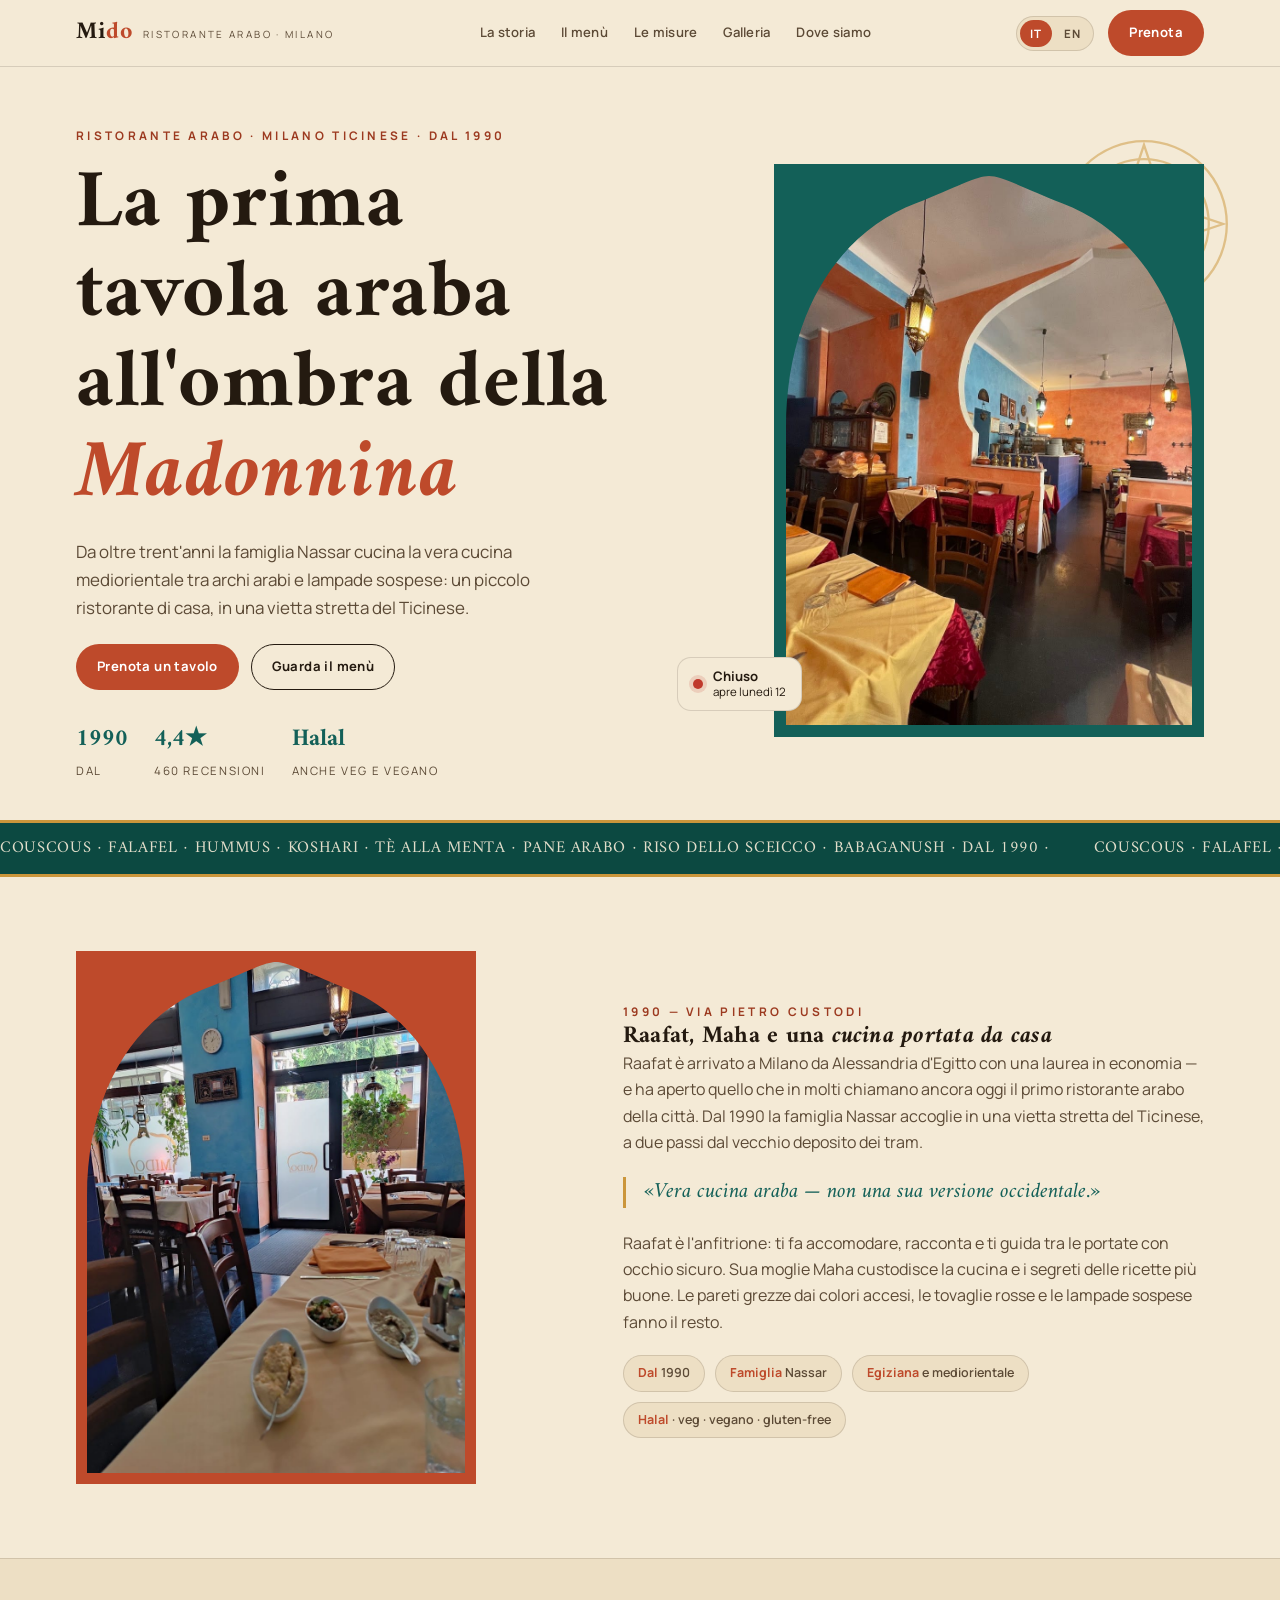
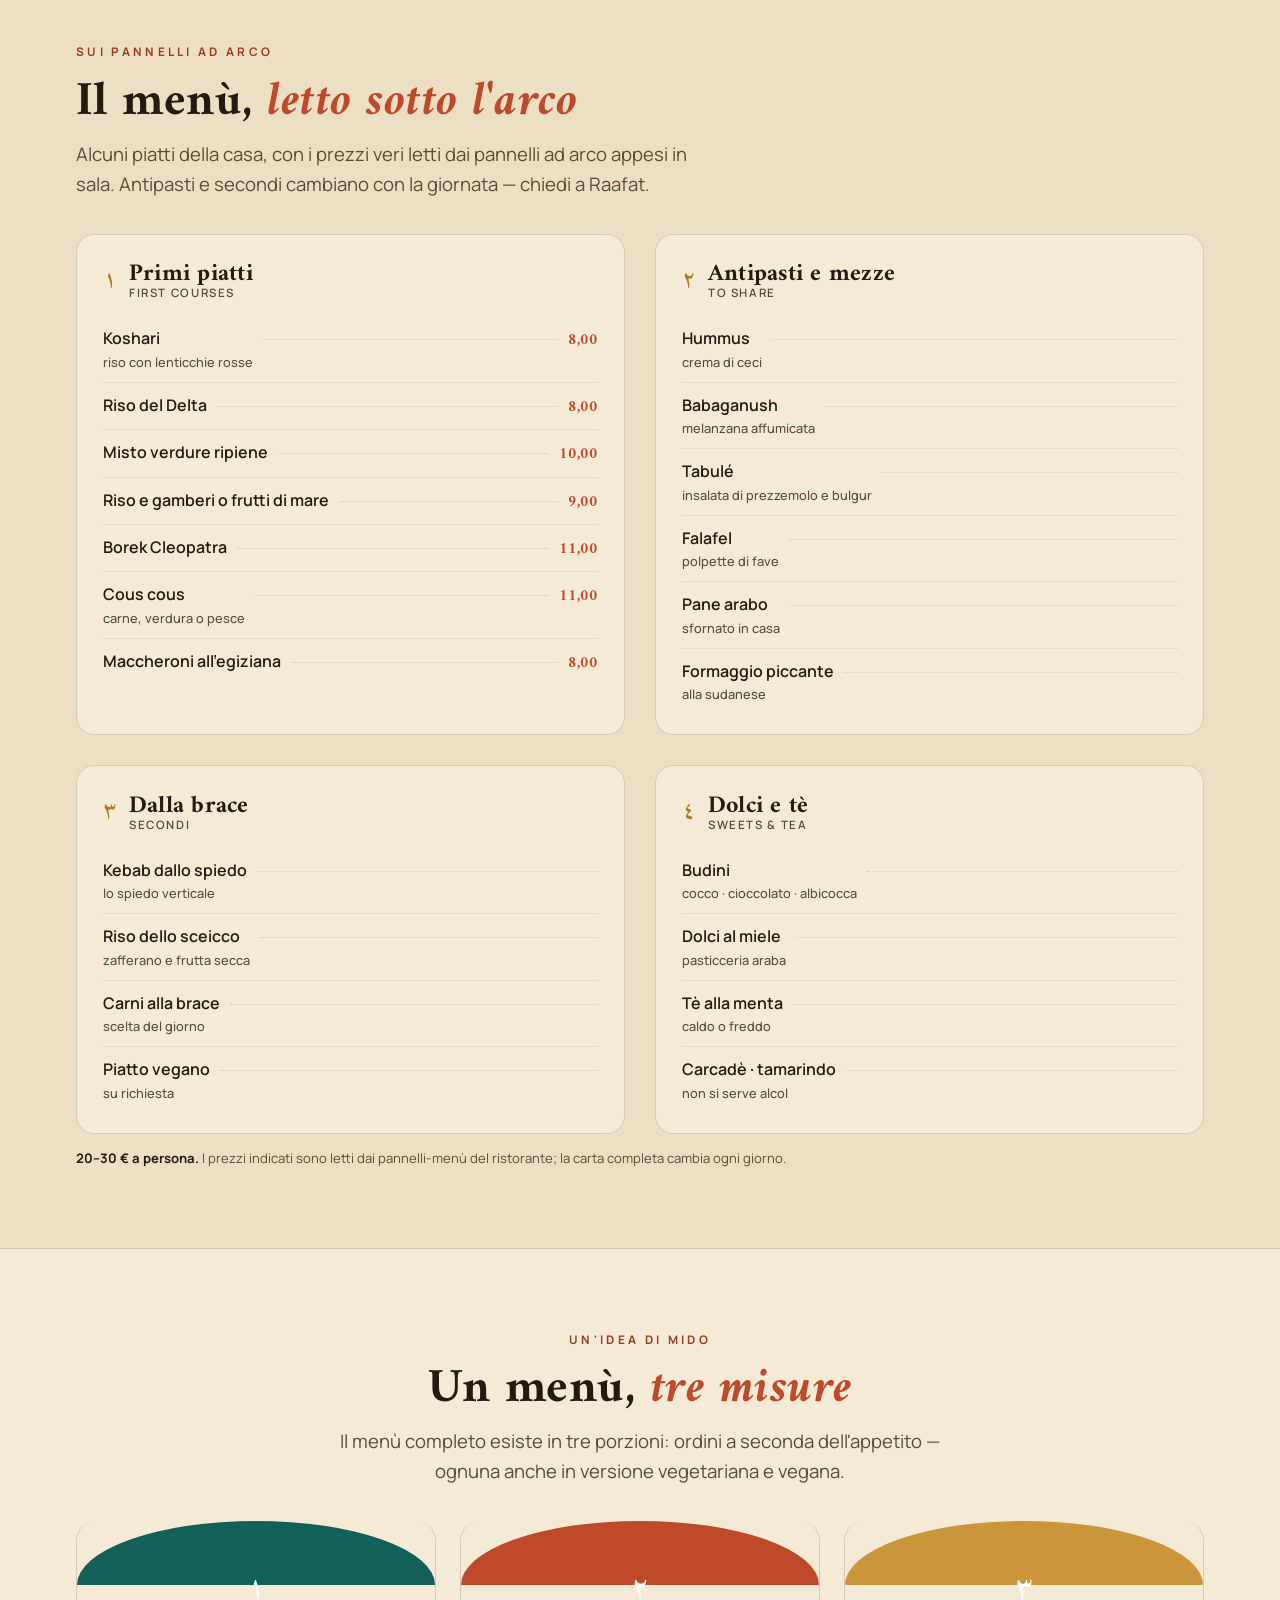
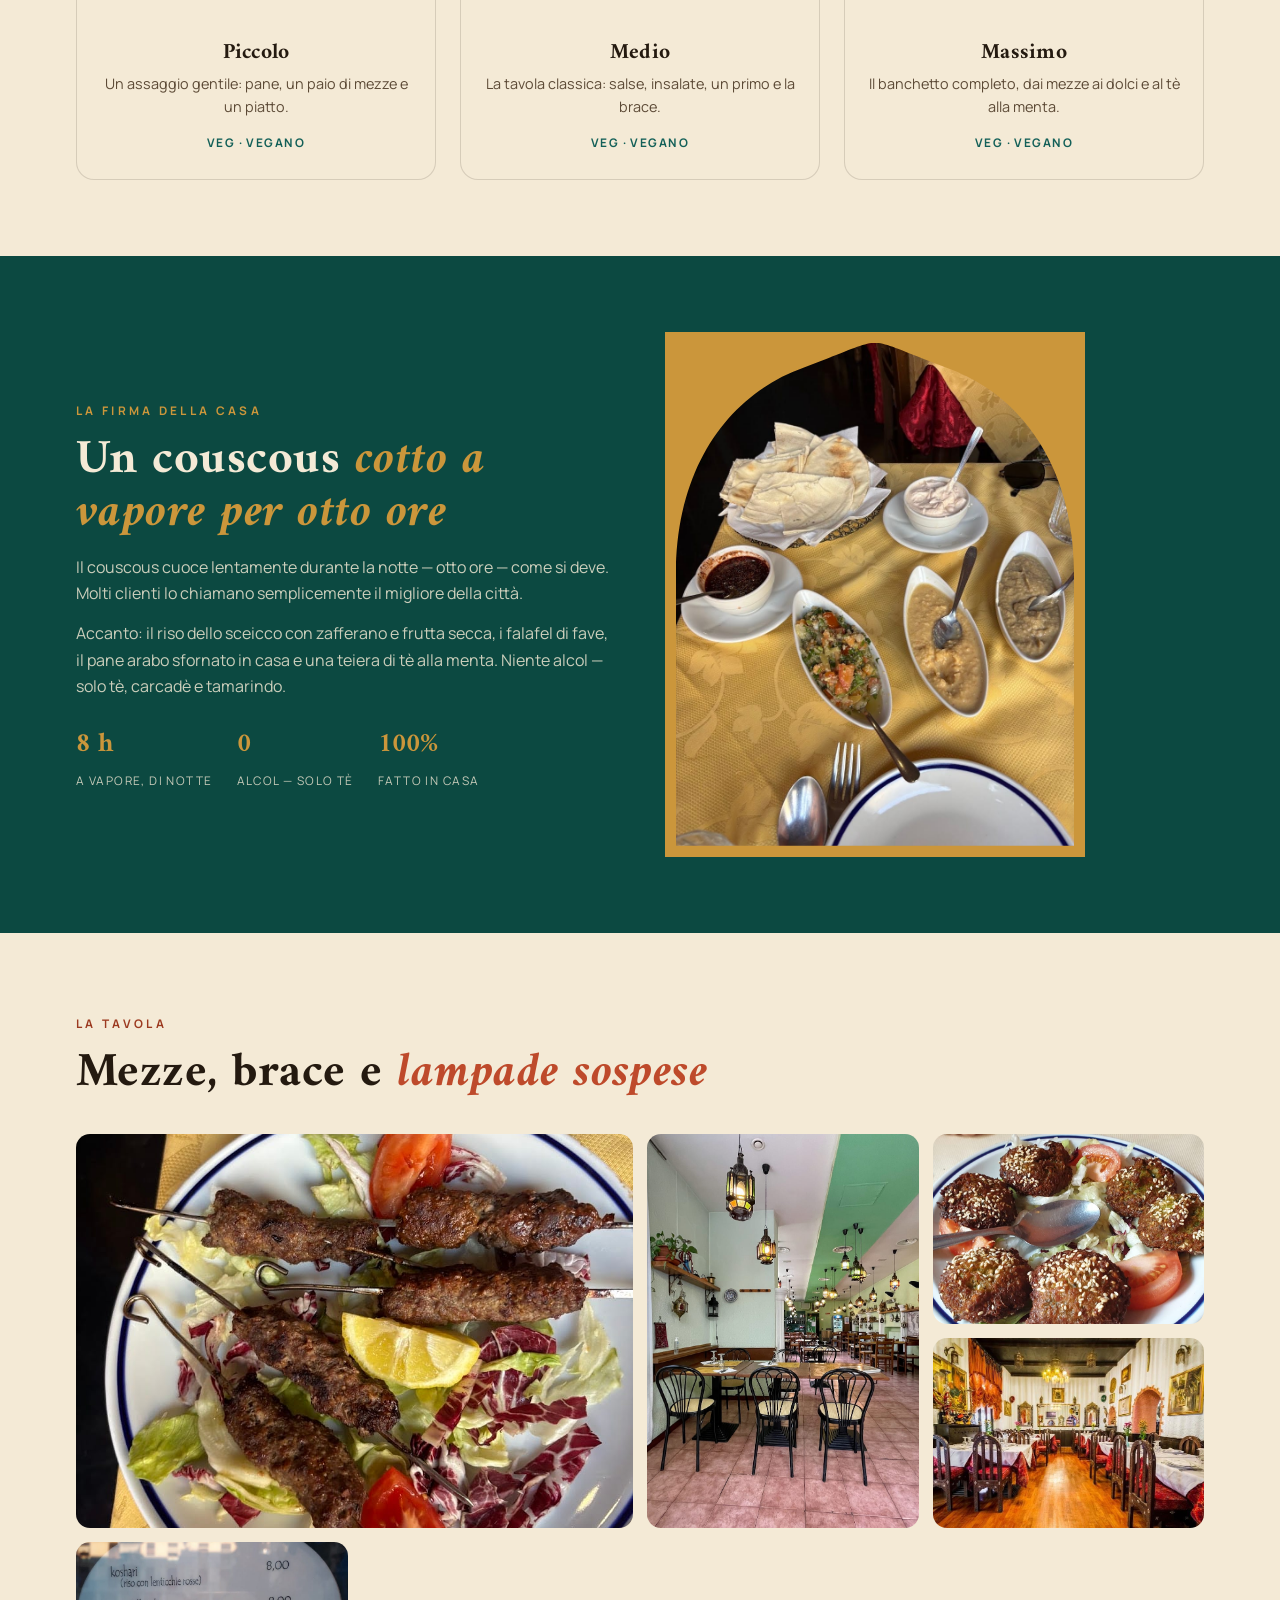
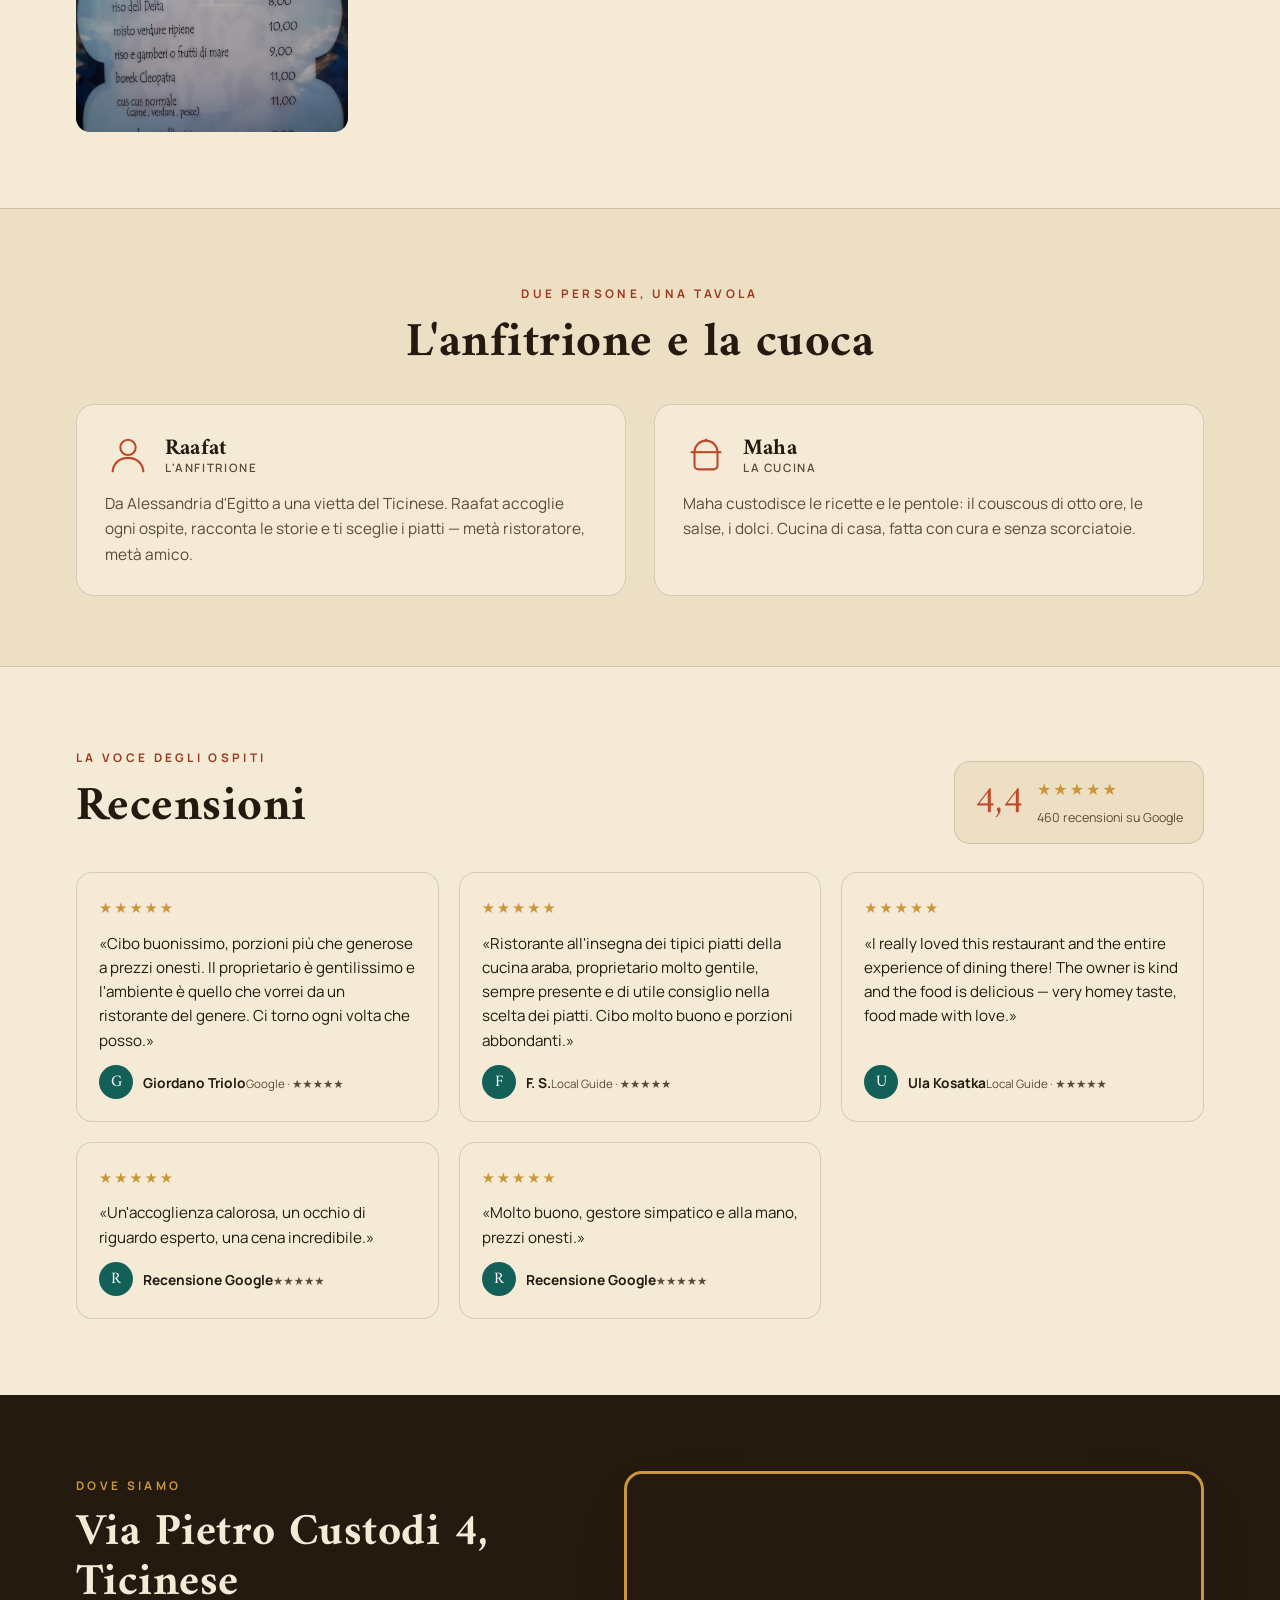
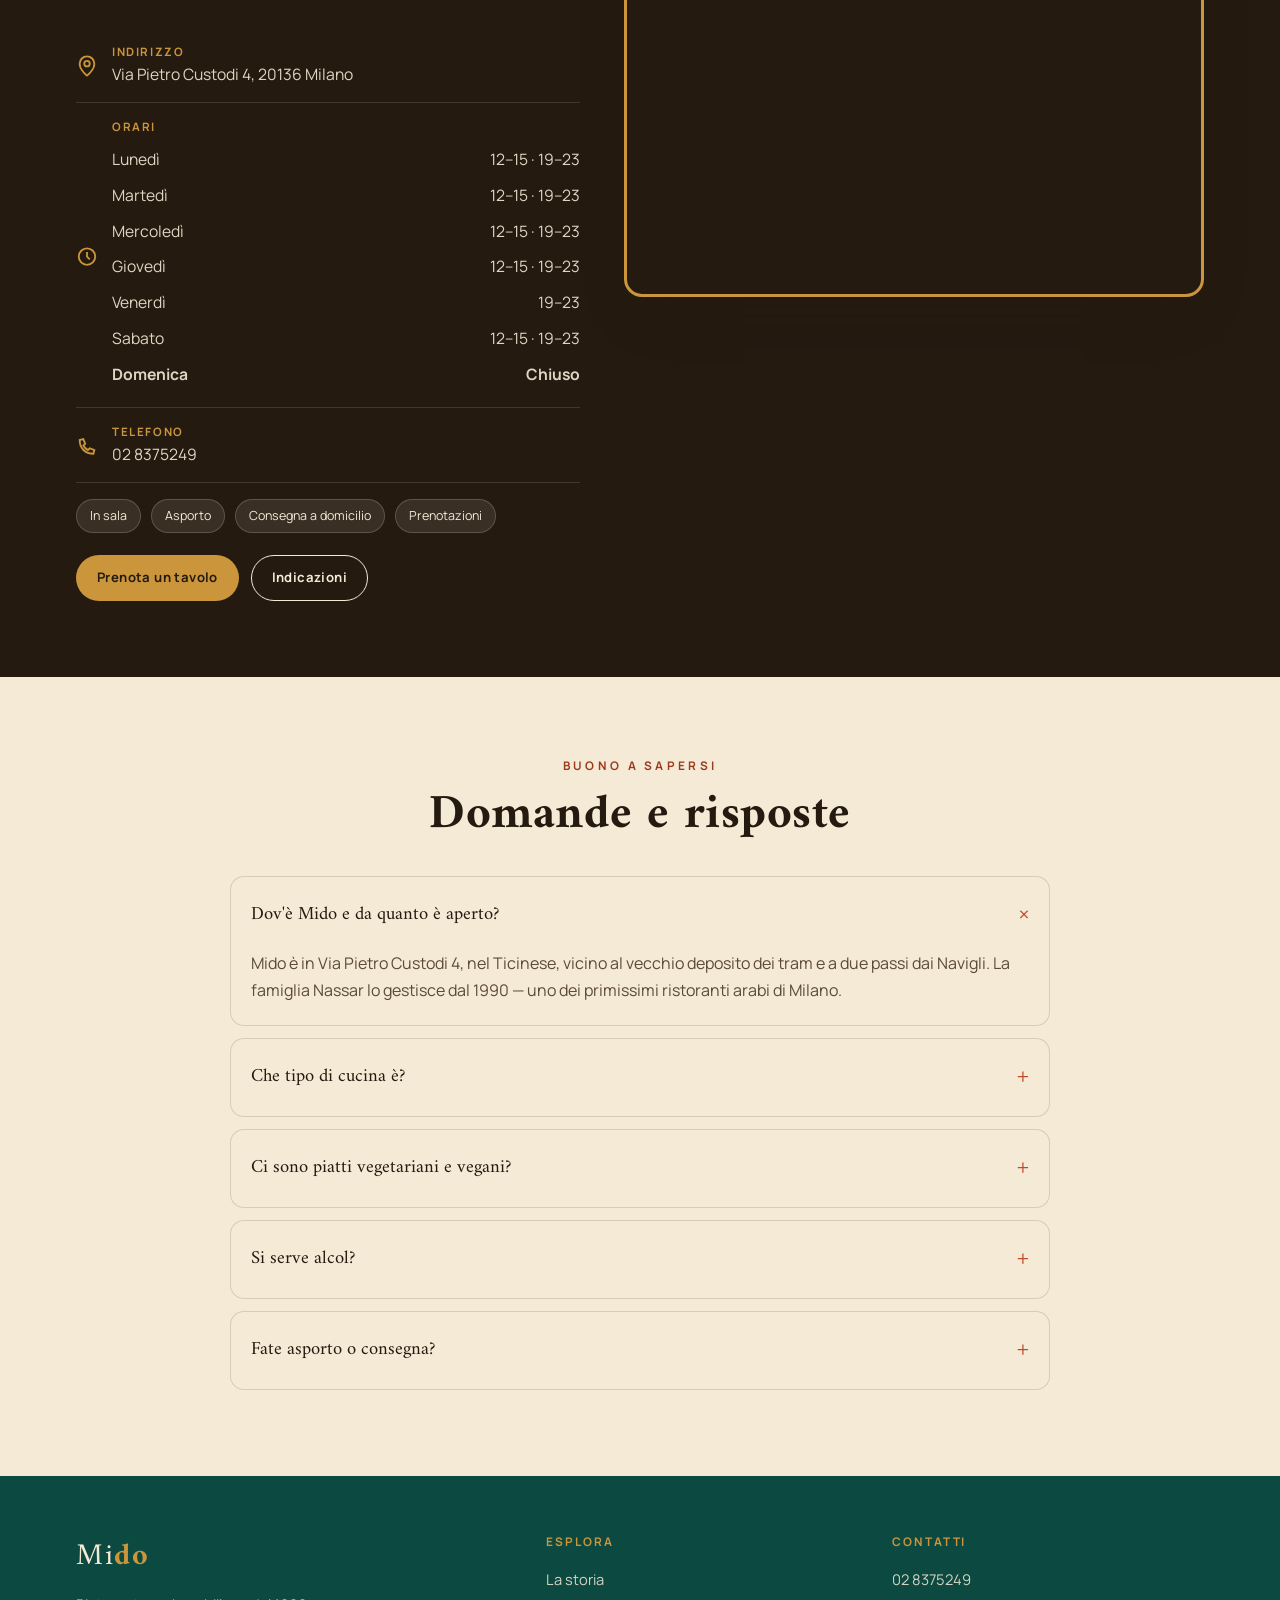
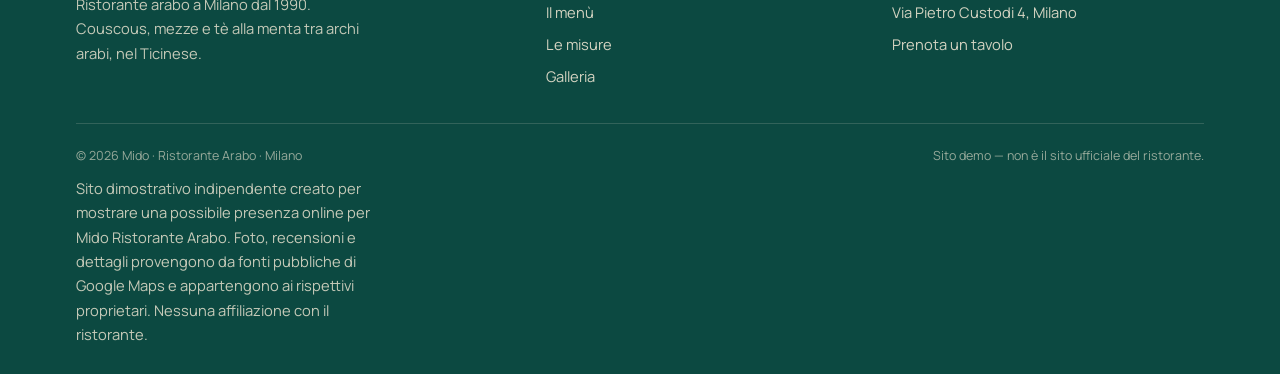
==== index.html @ 1449c2a1 "Mido Ristorante Arabo — sito demo (Milano Ticinese, dal 1990)" ====
<!DOCTYPE html>
<html lang="it">
<head>
<meta charset="UTF-8">
<meta name="viewport" content="width=device-width, initial-scale=1.0">
<title>Mido Ristorante Arabo · Milano Ticinese dal 1990</title>
<meta name="description" content="Mido, ristorante arabo a Milano dal 1990. La famiglia Nassar cucina couscous, falafel, mezze e tè alla menta tra archi arabi e lampade sospese, in zona Ticinese. Halal, opzioni veg e vegane.">
<link rel="preconnect" href="https://fonts.googleapis.com">
<link rel="preconnect" href="https://fonts.gstatic.com" crossorigin>
<link href="https://fonts.googleapis.com/css2?family=Amiri:ital,wght@0,400;0,700;1,400;1,700&family=Manrope:wght@300;400;500;600;700;800&display=swap" rel="stylesheet">
<link rel="stylesheet" href="css/styles.css">
<link rel="icon" href="data:image/svg+xml,<svg xmlns='http://www.w3.org/2000/svg' viewBox='0 0 100 100'><rect width='100' height='100' fill='%23136058'/><text x='50' y='72' font-size='64' text-anchor='middle' fill='%23CB963B' font-family='Georgia,serif'>M</text></svg>">
</head>
<body>

<!-- ===== arch clip-path (gesto-firma) ===== -->
<svg class="svgdefs" aria-hidden="true">
  <defs>
    <clipPath id="midoArch" clipPathUnits="objectBoundingBox">
      <path d="M0,1 L0,0.46 C0,0.24 0.14,0.1 0.32,0.05 C0.42,0.02 0.47,0 0.5,0 C0.53,0 0.58,0.02 0.68,0.05 C0.86,0.1 1,0.24 1,0.46 L1,1 Z"/>
    </clipPath>
  </defs>
</svg>

<!-- ===== intro ===== -->
<div id="intro">
  <div class="in">
    <svg class="lantern" viewBox="0 0 60 80" fill="none" stroke="currentColor" stroke-width="2.4">
      <path d="M30 4v6" stroke="#CB963B"/>
      <path d="M18 12h24l-3 8H21z" stroke="#CB963B"/>
      <path d="M16 20c0 22 4 34 14 44 10-10 14-22 14-44" stroke="#CB963B"/>
      <path d="M22 26c0 16 3 26 8 34 5-8 8-18 8-34" stroke="#F4EAD6" opacity=".7"/>
      <path d="M30 64v10" stroke="#CB963B"/>
    </svg>
    <div class="w">Mido</div>
    <div class="s">Ristorante Arabo · dal 1990</div>
  </div>
</div>

<!-- ===== topbar ===== -->
<header class="bar">
  <div class="wrap row">
    <a class="brand" href="#top">
      <span class="mk">Mi<b>do</b></span>
      <span class="tag" data-i18n="brand.tag">Ristorante Arabo · Milano</span>
    </a>
    <nav class="links">
      <a href="#story" data-i18n="nav.story">La storia</a>
      <a href="#menu" data-i18n="nav.menu">Il menù</a>
      <a href="#misure" data-i18n="nav.misure">Le misure</a>
      <a href="#gallery" data-i18n="nav.gallery">Galleria</a>
      <a href="#visit" data-i18n="nav.visit">Dove siamo</a>
    </nav>
    <div class="bar-tools">
      <div class="lang">
        <button data-l="it" class="on">IT</button>
        <button data-l="en">EN</button>
      </div>
      <a href="tel:+39028375249" class="btn solid" data-i18n="bar.book">Prenota</a>
      <button class="burger" aria-label="Menu"><span></span></button>
    </div>
  </div>
</header>

<main id="top">

<!-- ===== hero ===== -->
<section class="hero">
  <div class="wrap grid">
    <div class="hero-copy">
      <span class="eyebrow kick" data-i18n="hero.kick">Ristorante arabo · Milano Ticinese · dal 1990</span>
      <h1 data-i18n="hero.h1">La prima tavola araba<br>all'ombra della <em>Madonnina</em></h1>
      <p class="sub" data-i18n="hero.sub">Da oltre trent'anni la famiglia Nassar cucina la vera cucina mediorientale tra archi arabi e lampade sospese: un piccolo ristorante di casa, in una vietta stretta del Ticinese.</p>
      <div class="cta">
        <a href="tel:+39028375249" class="btn solid" data-i18n="hero.book">Prenota un tavolo</a>
        <a href="#menu" class="btn ghost" data-i18n="hero.menu">Guarda il menù</a>
      </div>
      <div class="facts">
        <div class="f"><b data-i18n="hero.f1n">1990</b><span data-i18n="hero.f1l">dal</span></div>
        <div class="f"><b data-i18n="hero.f2n">4,4★</b><span data-i18n="hero.f2l">460 recensioni</span></div>
        <div class="f"><b data-i18n="hero.f3n">Halal</b><span data-i18n="hero.f3l">anche veg e vegano</span></div>
      </div>
    </div>
    <div class="hero-art">
      <svg class="halo" viewBox="0 0 100 100" fill="none" stroke="currentColor" stroke-width="1.3" aria-hidden="true">
        <circle cx="50" cy="50" r="46"/><circle cx="50" cy="50" r="36"/>
        <g>
          <path d="M50 6 L58 30 L50 50 L42 30 Z"/><path d="M94 50 L70 58 L50 50 L70 42 Z"/>
          <path d="M50 94 L42 70 L50 50 L58 70 Z"/><path d="M6 50 L30 42 L50 50 L30 58 Z"/>
          <path d="M79 21 L62 40 L50 50 L59 33 Z"/><path d="M21 79 L38 60 L50 50 L41 67 Z"/>
          <path d="M79 79 L60 62 L50 50 L67 59 Z"/><path d="M21 21 L40 38 L50 50 L33 41 Z"/>
        </g>
      </svg>
      <div class="archframe">
        <div class="imgwrap arch">
          <img src="img/sala-arco.jpg" alt="La sala di Mido con la nicchia ad arco e le pareti color terracotta" width="430" height="573">
        </div>
      </div>
      <div class="badge-open" id="openBadge">
        <span class="dot"></span>
        <span class="t"><b>Aperto</b></span>
      </div>
    </div>
  </div>
</section>

<!-- ===== ribbon ===== -->
<div class="ribbon" aria-hidden="true">
  <div class="track">
    <span data-i18n="ribbon">COUSCOUS · FALAFEL · HUMMUS · KOSHARI · TÈ ALLA MENTA · PANE ARABO · RISO DELLO SCEICCO · BABAGANUSH · DAL 1990 ·</span>
    <span data-i18n="ribbon">COUSCOUS · FALAFEL · HUMMUS · KOSHARI · TÈ ALLA MENTA · PANE ARABO · RISO DELLO SCEICCO · BABAGANUSH · DAL 1990 ·</span>
  </div>
</div>

<!-- ===== story ===== -->
<section class="story reveal" id="story">
  <div class="wrap grid">
    <div class="ph">
      <div class="archframe">
        <div class="imgwrap arch">
          <img src="img/sala-blu.jpg" alt="Interno di Mido con le pareti blu e i tavoli apparecchiati" width="400" height="533">
        </div>
      </div>
    </div>
    <div class="story-copy">
      <span class="eyebrow" data-i18n="story.kick">1990 — Via Pietro Custodi</span>
      <h2 data-i18n="story.h2">Raafat, Maha e una <em>cucina portata da casa</em></h2>
      <p data-i18n="story.p1">Raafat è arrivato a Milano da Alessandria d'Egitto con una laurea in economia — e ha aperto quello che in molti chiamano ancora oggi il primo ristorante arabo della città. Dal 1990 la famiglia Nassar accoglie in una vietta stretta del Ticinese, a due passi dal vecchio deposito dei tram.</p>
      <p class="pull" data-i18n="story.pull">«Vera cucina araba — non una sua versione occidentale.»</p>
      <p data-i18n="story.p2">Raafat è l'anfitrione: ti fa accomodare, racconta e ti guida tra le portate con occhio sicuro. Sua moglie Maha custodisce la cucina e i segreti delle ricette più buone. Le pareti grezze dai colori accesi, le tovaglie rosse e le lampade sospese fanno il resto.</p>
      <div class="chips">
        <span class="chip" data-i18n="c1"><b>Dal</b> 1990</span>
        <span class="chip" data-i18n="c2"><b>Famiglia</b> Nassar</span>
        <span class="chip" data-i18n="c3"><b>Egiziana</b> e mediorientale</span>
        <span class="chip" data-i18n="c4"><b>Halal</b> · veg · vegano · gluten-free</span>
      </div>
    </div>
  </div>
</section>

<!-- ===== menu ===== -->
<section class="menu reveal" id="menu">
  <div class="wrap">
    <div class="shead">
      <span class="eyebrow" data-i18n="menu.kick">Sui pannelli ad arco</span>
      <h2 data-i18n="menu.h2">Il menù, <em>letto sotto l'arco</em></h2>
      <p class="lead" data-i18n="menu.sub">Alcuni piatti della casa, con i prezzi veri letti dai pannelli ad arco appesi in sala. Antipasti e secondi cambiano con la giornata — chiedi a Raafat.</p>
    </div>
    <div class="cols">

      <div class="mcard">
        <div class="cap"><span class="ar">١</span><h3 data-i18n="m1.t">Primi piatti<span data-i18n="m1.s">first courses</span></h3></div>
        <div class="dish"><span class="nm"><span data-i18n="d.koshari">Koshari</span><small data-i18n="d.koshari.s">riso con lenticchie rosse</small></span><span class="dots"></span><span class="pr">8,00</span></div>
        <div class="dish"><span class="nm"><span data-i18n="d.delta">Riso del Delta</span></span><span class="dots"></span><span class="pr">8,00</span></div>
        <div class="dish"><span class="nm"><span data-i18n="d.verdure">Misto verdure ripiene</span></span><span class="dots"></span><span class="pr">10,00</span></div>
        <div class="dish"><span class="nm"><span data-i18n="d.gamberi">Riso e gamberi o frutti di mare</span></span><span class="dots"></span><span class="pr">9,00</span></div>
        <div class="dish"><span class="nm"><span data-i18n="d.borek">Borek Cleopatra</span></span><span class="dots"></span><span class="pr">11,00</span></div>
        <div class="dish"><span class="nm"><span data-i18n="d.cous">Cous cous</span><small data-i18n="d.cous.s">carne, verdura o pesce</small></span><span class="dots"></span><span class="pr">11,00</span></div>
        <div class="dish"><span class="nm"><span data-i18n="d.macch">Maccheroni all'egiziana</span></span><span class="dots"></span><span class="pr">8,00</span></div>
      </div>

      <div class="mcard">
        <div class="cap"><span class="ar">٢</span><h3 data-i18n="m2.t">Antipasti e mezze<span data-i18n="m2.s">to share</span></h3></div>
        <div class="dish"><span class="nm"><span data-i18n="a.hummus">Hummus</span><small data-i18n="a.hummus.s">crema di ceci</small></span><span class="dots"></span></div>
        <div class="dish"><span class="nm"><span data-i18n="a.baba">Babaganush</span><small data-i18n="a.baba.s">melanzana affumicata</small></span><span class="dots"></span></div>
        <div class="dish"><span class="nm"><span data-i18n="a.tabu">Tabulé</span><small data-i18n="a.tabu.s">insalata di prezzemolo e bulgur</small></span><span class="dots"></span></div>
        <div class="dish"><span class="nm"><span data-i18n="a.falafel">Falafel</span><small data-i18n="a.falafel.s">polpette di fave</small></span><span class="dots"></span></div>
        <div class="dish"><span class="nm"><span data-i18n="a.pane">Pane arabo</span><small data-i18n="a.pane.s">sfornato in casa</small></span><span class="dots"></span></div>
        <div class="dish"><span class="nm"><span data-i18n="a.form">Formaggio piccante</span><small data-i18n="a.form.s">alla sudanese</small></span><span class="dots"></span></div>
      </div>

      <div class="mcard">
        <div class="cap"><span class="ar">٣</span><h3 data-i18n="m3.t">Dalla brace<span data-i18n="m3.s">secondi</span></h3></div>
        <div class="dish"><span class="nm"><span data-i18n="s.kebab">Kebab dallo spiedo</span><small data-i18n="s.kebab.s">lo spiedo verticale</small></span><span class="dots"></span></div>
        <div class="dish"><span class="nm"><span data-i18n="s.sceicco">Riso dello sceicco</span><small data-i18n="s.sceicco.s">zafferano e frutta secca</small></span><span class="dots"></span></div>
        <div class="dish"><span class="nm"><span data-i18n="s.agnello">Carni alla brace</span><small data-i18n="s.agnello.s">scelta del giorno</small></span><span class="dots"></span></div>
        <div class="dish"><span class="nm"><span data-i18n="s.veg">Piatto vegano</span><small data-i18n="s.veg.s">su richiesta</small></span><span class="dots"></span></div>
      </div>

      <div class="mcard">
        <div class="cap"><span class="ar">٤</span><h3 data-i18n="m4.t">Dolci e tè<span data-i18n="m4.s">sweets &amp; tea</span></h3></div>
        <div class="dish"><span class="nm"><span data-i18n="dz.budini">Budini</span><small data-i18n="dz.budini.s">cocco · cioccolato · albicocca</small></span><span class="dots"></span></div>
        <div class="dish"><span class="nm"><span data-i18n="dz.miele">Dolci al miele</span><small data-i18n="dz.miele.s">pasticceria araba</small></span><span class="dots"></span></div>
        <div class="dish"><span class="nm"><span data-i18n="dz.te">Tè alla menta</span><small data-i18n="dz.te.s">caldo o freddo</small></span><span class="dots"></span></div>
        <div class="dish"><span class="nm"><span data-i18n="dz.carcade">Carcadè · tamarindo</span><small data-i18n="dz.carcade.s">non si serve alcol</small></span><span class="dots"></span></div>
      </div>

    </div>
    <p class="note" data-i18n="menu.note"><b>20–30 € a persona.</b> I prezzi indicati sono letti dai pannelli-menù del ristorante; la carta completa cambia ogni giorno.</p>
  </div>
</section>

<!-- ===== misure ===== -->
<section class="misure reveal" id="misure">
  <div class="wrap">
    <div class="shead center">
      <span class="eyebrow" data-i18n="mis.kick">Un'idea di Mido</span>
      <h2 data-i18n="mis.h2">Un menù, <em>tre misure</em></h2>
      <p class="lead" style="margin:0 auto" data-i18n="mis.sub">Il menù completo esiste in tre porzioni: ordini a seconda dell'appetito — ognuna anche in versione vegetariana e vegana.</p>
    </div>
    <div class="three">
      <div class="mis">
        <div class="arc"></div><div class="num">١</div>
        <h4 data-i18n="mis1.t">Piccolo</h4>
        <p data-i18n="mis1.p">Un assaggio gentile: pane, un paio di mezze e un piatto.</p>
        <div class="v" data-i18n="mis1.v">veg · vegano</div>
      </div>
      <div class="mis">
        <div class="arc t2"></div><div class="num">٢</div>
        <h4 data-i18n="mis2.t">Medio</h4>
        <p data-i18n="mis2.p">La tavola classica: salse, insalate, un primo e la brace.</p>
        <div class="v" data-i18n="mis2.v">veg · vegano</div>
      </div>
      <div class="mis">
        <div class="arc t3"></div><div class="num">٣</div>
        <h4 data-i18n="mis3.t">Massimo</h4>
        <p data-i18n="mis3.p">Il banchetto completo, dai mezze ai dolci e al tè alla menta.</p>
        <div class="v" data-i18n="mis3.v">veg · vegano</div>
      </div>
    </div>
  </div>
</section>

<!-- ===== feature couscous ===== -->
<section class="feature reveal">
  <div class="wrap grid">
    <div class="feat-copy">
      <span class="eyebrow" data-i18n="feat.kick">La firma della casa</span>
      <h2 data-i18n="feat.h2">Un couscous <em>cotto a vapore per otto ore</em></h2>
      <p data-i18n="feat.p1">Il couscous cuoce lentamente durante la notte — otto ore — come si deve. Molti clienti lo chiamano semplicemente il migliore della città.</p>
      <p data-i18n="feat.p2">Accanto: il riso dello sceicco con zafferano e frutta secca, i falafel di fave, il pane arabo sfornato in casa e una teiera di tè alla menta. Niente alcol — solo tè, carcadè e tamarindo.</p>
      <div class="mini">
        <div class="m"><b data-i18n="feat.m1n">8 h</b><span data-i18n="feat.m1l">a vapore, di notte</span></div>
        <div class="m"><b data-i18n="feat.m2n">0</b><span data-i18n="feat.m2l">alcol — solo tè</span></div>
        <div class="m"><b data-i18n="feat.m3n">100%</b><span data-i18n="feat.m3l">fatto in casa</span></div>
      </div>
    </div>
    <div class="ph">
      <div class="archframe">
        <div class="imgwrap arch">
          <img src="img/mezze.jpg" alt="Un tavolo con mezze, salse e insalate di Mido" width="420" height="525">
        </div>
      </div>
    </div>
  </div>
</section>

<!-- ===== gallery ===== -->
<section class="gallery reveal" id="gallery">
  <div class="wrap">
    <div class="shead">
      <span class="eyebrow" data-i18n="gal.kick">La tavola</span>
      <h2 data-i18n="gal.h2">Mezze, brace e <em>lampade sospese</em></h2>
    </div>
    <div class="gg">
      <figure class="big"><img src="img/kebab.jpg" alt="Spiedini di kebab con limone e radicchio" loading="lazy"></figure>
      <figure class="tall"><img src="img/sala-lampade.jpg" alt="La sala di Mido con le pareti verdi e le lampade sospese" loading="lazy"></figure>
      <figure><img src="img/falafel.jpg" alt="Falafel di fave con pomodoro" loading="lazy"></figure>
      <figure><img src="img/hero-sala.jpg" alt="La sala con le tovaglie rosse" loading="lazy"></figure>
      <figure><img src="img/menu-board.jpg" alt="Il pannello-menù ad arco dei primi piatti" loading="lazy"></figure>
    </div>
  </div>
</section>

<!-- ===== hosts ===== -->
<section class="hosts reveal">
  <div class="wrap">
    <div class="shead center">
      <span class="eyebrow" data-i18n="hosts.kick">Due persone, una tavola</span>
      <h2 data-i18n="hosts.h2">L'anfitrione e la cuoca</h2>
    </div>
    <div class="two">
      <div class="host">
        <div class="r">
          <svg class="ic" viewBox="0 0 48 48" fill="none" stroke="currentColor" stroke-width="2.2"><circle cx="24" cy="15" r="8"/><path d="M8 41c0-9 7-15 16-15s16 6 16 15"/></svg>
          <h4 data-i18n="host1.t">Raafat<span data-i18n="host1.s">l'anfitrione</span></h4>
        </div>
        <p data-i18n="host1.p">Da Alessandria d'Egitto a una vietta del Ticinese. Raafat accoglie ogni ospite, racconta le storie e ti sceglie i piatti — metà ristoratore, metà amico.</p>
      </div>
      <div class="host">
        <div class="r">
          <svg class="ic" viewBox="0 0 48 48" fill="none" stroke="currentColor" stroke-width="2.2"><path d="M12 20a12 12 0 0124 0"/><path d="M8 20h32"/><path d="M12 20v14a4 4 0 004 4h16a4 4 0 004-4V20"/><path d="M24 8v-2"/></svg>
          <h4 data-i18n="host2.t">Maha<span data-i18n="host2.s">la cucina</span></h4>
        </div>
        <p data-i18n="host2.p">Maha custodisce le ricette e le pentole: il couscous di otto ore, le salse, i dolci. Cucina di casa, fatta con cura e senza scorciatoie.</p>
      </div>
    </div>
  </div>
</section>

<!-- ===== reviews ===== -->
<section class="reviews reveal">
  <div class="wrap">
    <div class="rev-head">
      <div class="shead" style="margin-bottom:0">
        <span class="eyebrow" data-i18n="rev.kick">La voce degli ospiti</span>
        <h2 data-i18n="rev.h2">Recensioni</h2>
      </div>
      <div class="rating-badge">
        <span class="big">4,4</span>
        <div>
          <div class="st">★★★★★</div>
          <small data-i18n="rev.sub">460 recensioni su Google</small>
        </div>
      </div>
    </div>
    <div class="rgrid">
      <div class="rcard">
        <div class="stars">★★★★★</div>
        <p data-i18n="rc1">«Cibo buonissimo, porzioni più che generose a prezzi onesti. Il proprietario è gentilissimo e l'ambiente è quello che vorrei da un ristorante del genere. Ci torno ogni volta che posso.»</p>
        <div class="who"><span class="av">G</span><div><b>Giordano Triolo</b><span data-i18n="rc1.m">Google · ★★★★★</span></div></div>
      </div>
      <div class="rcard">
        <div class="stars">★★★★★</div>
        <p data-i18n="rc2">«Ristorante all'insegna dei tipici piatti della cucina araba, proprietario molto gentile, sempre presente e di utile consiglio nella scelta dei piatti. Cibo molto buono e porzioni abbondanti.»</p>
        <div class="who"><span class="av">F</span><div><b>F. S.</b><span data-i18n="rc2.m">Local Guide · ★★★★★</span></div></div>
      </div>
      <div class="rcard">
        <div class="stars">★★★★★</div>
        <p data-i18n="rc3">«I really loved this restaurant and the entire experience of dining there! The owner is kind and the food is delicious — very homey taste, food made with love.»</p>
        <div class="who"><span class="av">U</span><div><b>Ula Kosatka</b><span data-i18n="rc3.m">Local Guide · ★★★★★</span></div></div>
      </div>
      <div class="rcard">
        <div class="stars">★★★★★</div>
        <p data-i18n="rc4">«Un'accoglienza calorosa, un occhio di riguardo esperto, una cena incredibile.»</p>
        <div class="who"><span class="av">R</span><div><b>Recensione Google</b><span data-i18n="rc4.m">★★★★★</span></div></div>
      </div>
      <div class="rcard">
        <div class="stars">★★★★★</div>
        <p data-i18n="rc5">«Molto buono, gestore simpatico e alla mano, prezzi onesti.»</p>
        <div class="who"><span class="av">R</span><div><b>Recensione Google</b><span data-i18n="rc5.m">★★★★★</span></div></div>
      </div>
    </div>
  </div>
</section>

<!-- ===== visit ===== -->
<section class="visit reveal" id="visit">
  <div class="wrap grid">
    <div class="info">
      <span class="eyebrow" data-i18n="visit.kick">Dove siamo</span>
      <h2 data-i18n="visit.h2">Via Pietro Custodi 4, Ticinese</h2>
      <div class="line">
        <svg class="ic" viewBox="0 0 24 24" fill="none" stroke="currentColor" stroke-width="2"><path d="M12 22s8-6.5 8-13a8 8 0 10-16 0c0 6.5 8 13 8 13z"/><circle cx="12" cy="9" r="3"/></svg>
        <div><b data-i18n="visit.addr">Indirizzo</b><span>Via Pietro Custodi 4, 20136 Milano</span></div>
      </div>
      <div class="line">
        <svg class="ic" viewBox="0 0 24 24" fill="none" stroke="currentColor" stroke-width="2"><circle cx="12" cy="12" r="9"/><path d="M12 7v5l3 3"/></svg>
        <div style="flex:1"><b data-i18n="visit.hours">Orari</b><div id="hoursList" style="margin-top:6px"></div></div>
      </div>
      <div class="line">
        <svg class="ic" viewBox="0 0 24 24" fill="none" stroke="currentColor" stroke-width="2"><path d="M4 5c0 9 6 15 15 15l1-4-5-2-2 2a12 12 0 01-5-5l2-2-2-5z"/></svg>
        <div><b data-i18n="visit.phone">Telefono</b><a href="tel:+39028375249">02 8375249</a></div>
      </div>
      <div class="services">
        <span class="svc" data-i18n="svc1">In sala</span>
        <span class="svc" data-i18n="svc2">Asporto</span>
        <span class="svc" data-i18n="svc3">Consegna a domicilio</span>
        <span class="svc" data-i18n="svc4">Prenotazioni</span>
      </div>
      <div class="cta" style="display:flex;gap:12px;margin-top:22px;flex-wrap:wrap">
        <a href="tel:+39028375249" class="btn brass" data-i18n="visit.book">Prenota un tavolo</a>
        <a href="https://www.google.com/maps/dir/?api=1&destination=Mido+Ristorante+Arabo+Via+Pietro+Custodi+4+Milano" target="_blank" rel="noopener" class="btn ghost" style="color:var(--sand);border-color:var(--sand)" data-i18n="visit.dir">Indicazioni</a>
      </div>
    </div>
    <div class="mapbox">
      <iframe title="Mappa — Mido Ristorante Arabo, Via Pietro Custodi 4 Milano" loading="lazy" referrerpolicy="no-referrer-when-downgrade" src="https://www.google.com/maps?q=Mido+Ristorante+Arabo,+Via+Pietro+Custodi+4,+Milano&output=embed"></iframe>
    </div>
  </div>
</section>

<!-- ===== faq ===== -->
<section class="faq reveal">
  <div class="wrap">
    <div class="shead center">
      <span class="eyebrow" data-i18n="faq.kick">Buono a sapersi</span>
      <h2 data-i18n="faq.h2">Domande e risposte</h2>
    </div>
    <div class="qs">
      <details class="q" open>
        <summary><span data-i18n="q1">Dov'è Mido e da quanto è aperto?</span><span class="pl">+</span></summary>
        <p data-i18n="a1">Mido è in Via Pietro Custodi 4, nel Ticinese, vicino al vecchio deposito dei tram e a due passi dai Navigli. La famiglia Nassar lo gestisce dal 1990 — uno dei primissimi ristoranti arabi di Milano.</p>
      </details>
      <details class="q">
        <summary><span data-i18n="q2">Che tipo di cucina è?</span><span class="pl">+</span></summary>
        <p data-i18n="a2">Autentica cucina di casa mediorientale ed egiziana: couscous, koshari, falafel, hummus, babaganush, carni alla brace, pane arabo e dolci al miele. Tutto halal, con opzioni vegetariane, vegane e senza glutine.</p>
      </details>
      <details class="q">
        <summary><span data-i18n="q3">Ci sono piatti vegetariani e vegani?</span><span class="pl">+</span></summary>
        <p data-i18n="a3">Sì. Molti mezze e piatti sono naturalmente vegetariani o vegani, e il menù completo esiste in versione vegetariana e vegana in tutte e tre le misure.</p>
      </details>
      <details class="q">
        <summary><span data-i18n="q4">Si serve alcol?</span><span class="pl">+</span></summary>
        <p data-i18n="a4">No, non si serve alcol. In compenso trovi tè alla menta, carcadè, tamarindo e limonata fatta in casa.</p>
      </details>
      <details class="q">
        <summary><span data-i18n="q5">Fate asporto o consegna?</span><span class="pl">+</span></summary>
        <p data-i18n="a5">Sì — puoi mangiare in sala, ordinare d'asporto o farti consegnare a casa. Per prenotare un tavolo chiama il 02 8375249.</p>
      </details>
    </div>
  </div>
</section>

</main>

<!-- ===== footer ===== -->
<footer class="ft">
  <div class="wrap">
    <div class="top">
      <div>
        <div class="mk">Mi<b>do</b></div>
        <p data-i18n="ft.tag">Ristorante arabo a Milano dal 1990. Couscous, mezze e tè alla menta tra archi arabi, nel Ticinese.</p>
      </div>
      <div>
        <h5 data-i18n="ft.explore">Esplora</h5>
        <a href="#story" data-i18n="nav.story">La storia</a>
        <a href="#menu" data-i18n="nav.menu">Il menù</a>
        <a href="#misure" data-i18n="nav.misure">Le misure</a>
        <a href="#gallery" data-i18n="nav.gallery">Galleria</a>
      </div>
      <div>
        <h5 data-i18n="ft.contact">Contatti</h5>
        <a href="tel:+39028375249">02 8375249</a>
        <a href="https://www.google.com/maps?q=Mido+Ristorante+Arabo,+Via+Pietro+Custodi+4,+Milano" target="_blank" rel="noopener">Via Pietro Custodi 4, Milano</a>
        <a href="#visit" data-i18n="visit.book">Prenota un tavolo</a>
      </div>
    </div>
    <div class="bottom">
      <span>© 2026 Mido · Ristorante Arabo · Milano</span>
      <span data-i18n="ft.rights">Sito demo — non è il sito ufficiale del ristorante.</span>
    </div>
    <p class="disc" data-i18n="ft.disc">Sito dimostrativo indipendente creato per mostrare una possibile presenza online per Mido Ristorante Arabo. Foto, recensioni e dettagli provengono da fonti pubbliche di Google Maps e appartengono ai rispettivi proprietari. Nessuna affiliazione con il ristorante.</p>
  </div>
</footer>

<!-- ===== JSON-LD ===== -->
<script type="application/ld+json">
{
  "@context":"https://schema.org",
  "@type":"Restaurant",
  "name":"Mido Ristorante Arabo",
  "description":"Ristorante arabo e mediorientale a Milano dal 1990, gestito dalla famiglia Nassar. Couscous, falafel, mezze e tè alla menta in zona Ticinese. Halal, con opzioni vegetariane e vegane.",
  "servesCuisine":["Araba","Mediorientale","Egiziana","Halal","Vegetariana","Vegana"],
  "priceRange":"€€",
  "url":"https://rotenzark.github.io/mido-ristorante-arabo/",
  "telephone":"+39 02 8375249",
  "foundingDate":"1990",
  "address":{"@type":"PostalAddress","streetAddress":"Via Pietro Custodi 4","addressLocality":"Milano","postalCode":"20136","addressCountry":"IT"},
  "geo":{"@type":"GeoCoordinates","latitude":45.4448857,"longitude":9.1795908},
  "aggregateRating":{"@type":"AggregateRating","ratingValue":"4.4","reviewCount":"460"},
  "openingHoursSpecification":[
    {"@type":"OpeningHoursSpecification","dayOfWeek":["Monday","Tuesday","Wednesday","Thursday","Saturday"],"opens":"12:00","closes":"15:00"},
    {"@type":"OpeningHoursSpecification","dayOfWeek":["Monday","Tuesday","Wednesday","Thursday","Friday","Saturday"],"opens":"19:00","closes":"23:00"}
  ],
  "acceptsReservations":"True",
  "hasMenu":"https://rotenzark.github.io/mido-ristorante-arabo/#menu"
}
</script>
<script type="application/ld+json">
{
  "@context":"https://schema.org",
  "@type":"FAQPage",
  "mainEntity":[
    {"@type":"Question","name":"Dov'è Mido e da quanto è aperto?","acceptedAnswer":{"@type":"Answer","text":"Mido è in Via Pietro Custodi 4, nel Ticinese, vicino al vecchio deposito dei tram e a due passi dai Navigli. La famiglia Nassar lo gestisce dal 1990, uno dei primissimi ristoranti arabi di Milano."}},
    {"@type":"Question","name":"Che tipo di cucina è?","acceptedAnswer":{"@type":"Answer","text":"Autentica cucina di casa mediorientale ed egiziana: couscous, koshari, falafel, hummus, babaganush, carni alla brace, pane arabo e dolci al miele. Tutto halal, con opzioni vegetariane, vegane e senza glutine."}},
    {"@type":"Question","name":"Ci sono piatti vegetariani e vegani?","acceptedAnswer":{"@type":"Answer","text":"Sì. Molti mezze e piatti sono naturalmente vegetariani o vegani, e il menù completo esiste in versione vegetariana e vegana in tutte e tre le misure."}},
    {"@type":"Question","name":"Si serve alcol?","acceptedAnswer":{"@type":"Answer","text":"No, non si serve alcol. In compenso trovi tè alla menta, carcadè, tamarindo e limonata fatta in casa."}},
    {"@type":"Question","name":"Fate asporto o consegna?","acceptedAnswer":{"@type":"Answer","text":"Sì, puoi mangiare in sala, ordinare d'asporto o farti consegnare a casa. Per prenotare un tavolo chiama il 02 8375249."}}
  ]
}
</script>

<script src="js/main.js"></script>
</body>
</html>
---- css/styles.css ----
/* ==========================================================================
   MIDO — Ristorante Arabo dal 1990 · Milano Ticinese
   Gesto-firma: l'ARCO ARABO (nicchie della sala + pannelli-menù) +
   il menù «in tre misure» (piccolo / medio / massimo)
   Font: Amiri (naskh arabo-latino) + Manrope
   ========================================================================== */

:root{
  --sand:#F4EAD6;         /* carta calda */
  --sand-2:#EDDFC4;       /* pannello */
  --sand-3:#E4D2B0;
  --ink:#241A10;          /* bruno-nero */
  --ink-soft:#5C4A36;
  --terra:#BE4A2B;        /* terracotta (le pareti) */
  --terra-d:#9C3A20;
  --teal:#136058;         /* verde-acqua profondo (la nicchia blu) */
  --teal-d:#0C4941;
  --brass:#CB963B;        /* ottone / zafferano */
  --brass-d:#A9791F;
  --oxblood:#7C2A20;      /* rosso tovaglia */
  --line:rgba(36,26,16,.14);
  --line-2:rgba(36,26,16,.08);
  --shadow:0 24px 60px -28px rgba(36,26,16,.45);
  --maxw:1180px;
  --serif:'Amiri', Georgia, 'Times New Roman', serif;
  --sans:'Manrope', system-ui, -apple-system, sans-serif;
}

*{box-sizing:border-box;margin:0;padding:0}
html{scroll-behavior:smooth}
body{
  font-family:var(--sans);
  color:var(--ink);
  background:var(--sand);
  line-height:1.65;
  -webkit-font-smoothing:antialiased;
  overflow-x:hidden;
}
img{max-width:100%;display:block}
a{color:inherit;text-decoration:none}
h1,h2,h3,h4{font-family:var(--serif);font-weight:700;line-height:1.1;letter-spacing:.01em}
section{position:relative}

.wrap{max-width:var(--maxw);margin:0 auto;padding:0 26px}
.eyebrow{
  font-family:var(--sans);font-weight:700;font-size:.74rem;letter-spacing:.28em;
  text-transform:uppercase;color:var(--terra-d);display:inline-block;
}
.lead{font-size:1.16rem;color:var(--ink-soft);max-width:60ch}
.arabic{font-family:var(--serif);direction:rtl;unicode-bidi:isolate}

/* ---- intro veil ---- */
#intro{
  position:fixed;inset:0;z-index:1200;background:var(--teal-d);
  display:grid;place-items:center;transition:opacity .7s ease,visibility .7s;
}
#intro.gone{opacity:0;visibility:hidden}
#intro .in{text-align:center;color:var(--sand);animation:rise 1s ease both}
#intro .lantern{width:60px;height:80px;margin:0 auto 18px;opacity:.95}
#intro .w{font-family:var(--serif);font-size:clamp(2.6rem,8vw,4.4rem);letter-spacing:.06em}
#intro .s{font-size:.78rem;letter-spacing:.34em;text-transform:uppercase;color:var(--brass);margin-top:.4rem}
@keyframes rise{from{opacity:0;transform:translateY(16px)}to{opacity:1;transform:none}}

/* ---- topbar ---- */
header.bar{
  position:sticky;top:0;z-index:900;background:rgba(244,234,214,.9);
  backdrop-filter:blur(10px);border-bottom:1px solid var(--line);
}
.bar .row{display:flex;align-items:center;justify-content:space-between;gap:18px;height:66px}
.brand{display:flex;align-items:baseline;gap:10px}
.brand .mk{font-family:var(--serif);font-weight:700;font-size:1.5rem;letter-spacing:.04em;color:var(--ink)}
.brand .mk b{color:var(--terra)}
.brand .tag{font-size:.62rem;letter-spacing:.24em;text-transform:uppercase;color:var(--ink-soft)}
nav.links{display:flex;gap:26px}
nav.links a{font-size:.82rem;font-weight:600;letter-spacing:.02em;color:var(--ink-soft);transition:color .2s}
nav.links a:hover{color:var(--terra)}
.bar-tools{display:flex;align-items:center;gap:14px}
.lang{display:flex;gap:2px;border:1px solid var(--line);border-radius:999px;padding:3px;background:var(--sand-2)}
.lang button{
  font:inherit;font-size:.72rem;font-weight:700;letter-spacing:.06em;border:0;cursor:pointer;
  background:transparent;color:var(--ink-soft);padding:4px 10px;border-radius:999px;
}
.lang button.on{background:var(--terra);color:#fff}
.btn{
  display:inline-flex;align-items:center;gap:8px;font-family:var(--sans);font-weight:700;
  font-size:.82rem;letter-spacing:.03em;padding:11px 20px;border-radius:999px;cursor:pointer;
  border:1px solid transparent;transition:transform .15s ease,background .2s,color .2s;
}
.btn.solid{background:var(--terra);color:#fff}
.btn.solid:hover{background:var(--terra-d);transform:translateY(-2px)}
.btn.ghost{background:transparent;color:var(--ink);border-color:var(--ink)}
.btn.ghost:hover{background:var(--ink);color:var(--sand)}
.btn.brass{background:var(--brass);color:var(--ink)}
.btn.brass:hover{background:var(--brass-d);color:#fff;transform:translateY(-2px)}
nav.links a, .bar-tools .btn{white-space:nowrap}
.burger{display:none}

/* ---- arch clip (gesto-firma) ---- */
.svgdefs{position:absolute;width:0;height:0}
.arch{clip-path:url(#midoArch)}

/* ---- hero ---- */
.hero{padding:54px 0 40px;position:relative;overflow:hidden}
.hero .grid{display:grid;grid-template-columns:1.05fr .95fr;gap:48px;align-items:center}
.hero .kick{margin-bottom:14px}
.hero h1{font-size:clamp(2.9rem,6.4vw,5.2rem);color:var(--ink)}
.hero h1 em{font-style:italic;color:var(--terra)}
.hero .sub{font-size:1.06rem;color:var(--ink-soft);max-width:46ch;margin:18px 0 8px}
.hero .cta{display:flex;gap:12px;flex-wrap:wrap;margin-top:22px}
.hero .facts{display:flex;gap:26px;margin-top:30px;flex-wrap:wrap}
.hero .facts .f{display:flex;flex-direction:column;gap:2px}
.hero .facts .f b{font-family:var(--serif);font-size:1.5rem;color:var(--teal)}
.hero .facts .f span{font-size:.72rem;letter-spacing:.14em;text-transform:uppercase;color:var(--ink-soft)}
.hero-art{position:relative}
.hero-art .archframe{
  position:relative;aspect-ratio:3/4;max-width:430px;margin-left:auto;
  background:var(--teal);padding:12px;
}
.hero-art .archframe .imgwrap{width:100%;height:100%;overflow:hidden}
.hero-art .archframe img{width:100%;height:100%;object-fit:cover}
.hero-art .archframe.arch,.hero-art .archframe .imgwrap.arch{}
.hero-art .halo{
  position:absolute;inset:-30px -30px auto auto;width:180px;height:180px;z-index:-1;opacity:.5;color:var(--brass);
}
.badge-open{
  position:absolute;left:-14px;bottom:26px;background:var(--sand);border:1px solid var(--line);
  border-radius:14px;padding:10px 15px;box-shadow:var(--shadow);display:flex;align-items:center;gap:10px;
}
.badge-open .dot{width:10px;height:10px;border-radius:50%;background:#c0392b;box-shadow:0 0 0 4px rgba(192,57,43,.16)}
.badge-open.op .dot{background:#2e9d5b;box-shadow:0 0 0 4px rgba(46,157,91,.16)}
.badge-open .t{font-size:.72rem;line-height:1.3}
.badge-open .t b{display:block;font-family:var(--sans);font-size:.82rem}

/* ---- ribbon (arabic strip) ---- */
.ribbon{background:var(--teal-d);color:var(--sand);overflow:hidden;border-top:3px solid var(--brass);border-bottom:3px solid var(--brass)}
.ribbon .track{display:flex;gap:44px;white-space:nowrap;padding:12px 0;animation:slide 34s linear infinite;width:max-content}
.ribbon span{font-family:var(--serif);font-size:1.02rem;letter-spacing:.04em;opacity:.92}
.ribbon span b{color:var(--brass)}
@keyframes slide{from{transform:translateX(0)}to{transform:translateX(-50%)}}

/* ---- generic section head ---- */
.shead{max-width:64ch;margin-bottom:34px}
.shead h2{font-size:clamp(2rem,4.4vw,3rem);margin:12px 0 10px}
.shead h2 em{font-style:italic;color:var(--terra)}
.center{margin-left:auto;margin-right:auto;text-align:center}

/* ---- story ---- */
.story{padding:74px 0}
.story .grid{display:grid;grid-template-columns:.92fr 1.08fr;gap:52px;align-items:center}
.story .ph{position:relative}
.story .ph .archframe{aspect-ratio:3/4;max-width:400px;background:var(--terra);padding:11px}
.story .ph .archframe .imgwrap{width:100%;height:100%;overflow:hidden}
.story .ph img{width:100%;height:100%;object-fit:cover}
.story p{margin-bottom:16px;color:var(--ink-soft)}
.story .pull{
  font-family:var(--serif);font-style:italic;font-size:1.35rem;color:var(--teal);
  border-left:3px solid var(--brass);padding-left:18px;margin:22px 0;line-height:1.4;
}
.chips{display:flex;gap:10px;flex-wrap:wrap;margin-top:20px}
.chip{background:var(--sand-2);border:1px solid var(--line);border-radius:999px;padding:7px 14px;font-size:.78rem;font-weight:600;color:var(--ink-soft)}
.chip b{color:var(--terra)}

/* ---- menu (arch panels) ---- */
.menu{padding:78px 0;background:var(--sand-2);border-top:1px solid var(--line);border-bottom:1px solid var(--line)}
.menu .cols{display:grid;grid-template-columns:1fr 1fr;gap:30px}
.mcard{background:var(--sand);border:1px solid var(--line);border-radius:18px;padding:26px 26px 20px;position:relative}
.mcard > .cap{display:flex;align-items:center;gap:12px;margin-bottom:16px}
.mcard .cap .ar{font-family:var(--serif);font-size:1.5rem;color:var(--brass-d)}
.mcard h3{font-size:1.5rem}
.mcard h3 span{display:block;font-family:var(--sans);font-weight:600;font-size:.72rem;letter-spacing:.14em;text-transform:uppercase;color:var(--ink-soft)}
.dish{display:flex;align-items:baseline;gap:10px;padding:9px 0;border-bottom:1px dotted var(--line)}
.dish:last-child{border-bottom:0}
.dish .nm{font-weight:600}
.dish .nm small{display:block;font-weight:500;font-size:.8rem;color:var(--ink-soft)}
.dish .dots{flex:1;border-bottom:1px dotted var(--line);transform:translateY(-4px);min-width:14px}
.dish .pr{font-family:var(--serif);font-weight:700;color:var(--terra);white-space:nowrap}
.menu .note{margin-top:14px;font-size:.82rem;color:var(--ink-soft)}
.menu .note b{color:var(--ink)}

/* ---- misure (tre misure signature) ---- */
.misure{padding:76px 0}
.misure .three{display:grid;grid-template-columns:repeat(3,1fr);gap:24px;margin-top:20px}
.mis{
  text-align:center;background:var(--sand);border:1px solid var(--line);
  border-radius:20px 20px 18px 18px;padding:34px 22px 26px;position:relative;
  border-top:0;overflow:hidden;
}
.mis .arc{
  position:absolute;top:0;left:0;right:0;height:64px;background:var(--teal);
  border-radius:50% 50% 0 0/100% 100% 0 0;
}
.mis .arc.t2{background:var(--terra)}
.mis .arc.t3{background:var(--brass)}
.mis .num{position:relative;font-family:var(--serif);font-size:2rem;color:#fff;margin-top:8px;z-index:1}
.mis h4{font-size:1.35rem;margin:26px 0 6px}
.mis p{font-size:.9rem;color:var(--ink-soft)}
.mis .v{margin-top:14px;font-size:.74rem;letter-spacing:.12em;text-transform:uppercase;color:var(--teal);font-weight:700}

/* ---- feature (couscous) ---- */
.feature{padding:76px 0;background:var(--teal-d);color:var(--sand)}
.feature .grid{display:grid;grid-template-columns:1fr 1fr;gap:50px;align-items:center}
.feature .eyebrow{color:var(--brass)}
.feature h2{font-size:clamp(2rem,4.2vw,3rem);color:var(--sand);margin:12px 0 14px}
.feature h2 em{font-style:italic;color:var(--brass)}
.feature p{color:rgba(244,234,214,.82);margin-bottom:14px}
.feature .ph .archframe{aspect-ratio:4/5;max-width:420px;background:var(--brass);padding:11px}
.feature .ph .archframe .imgwrap{width:100%;height:100%;overflow:hidden}
.feature .ph img{width:100%;height:100%;object-fit:cover}
.feature .mini{display:flex;gap:24px;margin-top:22px;flex-wrap:wrap}
.feature .mini .m b{font-family:var(--serif);font-size:1.7rem;color:var(--brass);display:block}
.feature .mini .m span{font-size:.74rem;letter-spacing:.12em;text-transform:uppercase;opacity:.8}

/* ---- gallery ---- */
.gallery{padding:76px 0}
.gg{display:grid;grid-template-columns:repeat(4,1fr);grid-auto-rows:190px;gap:14px}
.gg figure{overflow:hidden;border-radius:14px;position:relative;background:var(--sand-3)}
.gg img{width:100%;height:100%;object-fit:cover;transition:transform .6s ease}
.gg figure:hover img{transform:scale(1.06)}
.gg .big{grid-column:span 2;grid-row:span 2}
.gg .tall{grid-row:span 2}

/* ---- hosts (anfitrione & cuoca) ---- */
.hosts{padding:70px 0;background:var(--sand-2);border-top:1px solid var(--line);border-bottom:1px solid var(--line)}
.hosts .two{display:grid;grid-template-columns:1fr 1fr;gap:28px;margin-top:18px}
.host{background:var(--sand);border:1px solid var(--line);border-radius:18px;padding:28px}
.host .r{display:flex;align-items:center;gap:14px;margin-bottom:12px}
.host .r .ic{width:46px;height:46px;flex:none;color:var(--terra)}
.host h4{font-size:1.4rem}
.host h4 span{display:block;font-family:var(--sans);font-weight:600;font-size:.72rem;letter-spacing:.14em;text-transform:uppercase;color:var(--ink-soft)}
.host p{color:var(--ink-soft);font-size:.96rem}

/* ---- reviews ---- */
.reviews{padding:76px 0}
.rev-head{display:flex;align-items:flex-end;justify-content:space-between;gap:20px;flex-wrap:wrap;margin-bottom:28px}
.rating-badge{display:flex;align-items:center;gap:14px;background:var(--sand-2);border:1px solid var(--line);border-radius:16px;padding:14px 20px}
.rating-badge .big{font-family:var(--serif);font-size:2.4rem;color:var(--terra);line-height:1}
.rating-badge .st{color:var(--brass);font-size:1rem;letter-spacing:2px}
.rating-badge small{color:var(--ink-soft);font-size:.78rem}
.rgrid{display:grid;grid-template-columns:repeat(3,1fr);gap:20px}
.rcard{background:var(--sand);border:1px solid var(--line);border-radius:16px;padding:22px;display:flex;flex-direction:column;gap:12px}
.rcard .stars{color:var(--brass);letter-spacing:2px;font-size:.92rem}
.rcard p{font-size:.95rem;color:var(--ink);line-height:1.6}
.rcard .who{display:flex;align-items:center;gap:10px;margin-top:auto}
.rcard .who .av{width:34px;height:34px;border-radius:50%;background:var(--teal);color:#fff;display:grid;place-items:center;font-family:var(--serif);font-size:1rem}
.rcard .who b{font-size:.86rem}
.rcard .who span{font-size:.72rem;color:var(--ink-soft)}

/* ---- visit / map ---- */
.visit{padding:76px 0;background:var(--ink);color:var(--sand)}
.visit .grid{display:grid;grid-template-columns:1fr 1.15fr;gap:44px;align-items:start}
.visit .eyebrow{color:var(--brass)}
.visit h2{color:var(--sand);font-size:clamp(2rem,4vw,2.8rem);margin:12px 0 20px}
.info .line{display:flex;gap:14px;padding:14px 0;border-bottom:1px solid rgba(244,234,214,.14)}
.info .line .ic{width:22px;flex:none;color:var(--brass);margin-top:3px}
.info .line b{display:block;font-family:var(--sans);font-weight:700;font-size:.72rem;letter-spacing:.14em;text-transform:uppercase;color:var(--brass)}
.info .line span,.info .line a{color:rgba(244,234,214,.9);font-size:.98rem}
.info .line a:hover{color:#fff;text-decoration:underline}
.hourrow{display:flex;justify-content:space-between;font-size:.92rem;padding:5px 0;color:rgba(244,234,214,.86)}
.hourrow.today{color:var(--brass);font-weight:700}
.hourrow .d{text-transform:capitalize}
.services{display:flex;gap:10px;flex-wrap:wrap;margin-top:16px}
.svc{background:rgba(244,234,214,.1);border:1px solid rgba(244,234,214,.2);border-radius:999px;padding:6px 13px;font-size:.78rem}
.mapbox{border-radius:18px;overflow:hidden;border:3px solid var(--brass);min-height:420px;box-shadow:var(--shadow)}
.mapbox iframe{width:100%;height:100%;min-height:420px;border:0;display:block;filter:saturate(1.05)}

/* ---- faq ---- */
.faq{padding:74px 0}
.faq .qs{max-width:820px;margin:0 auto}
details.q{border:1px solid var(--line);border-radius:14px;padding:4px 20px;margin-bottom:12px;background:var(--sand)}
details.q summary{list-style:none;cursor:pointer;padding:16px 0;font-family:var(--serif);font-size:1.16rem;display:flex;justify-content:space-between;gap:14px;align-items:center}
details.q summary::-webkit-details-marker{display:none}
details.q summary .pl{color:var(--terra);font-size:1.4rem;transition:transform .25s;flex:none}
details.q[open] summary .pl{transform:rotate(45deg)}
details.q p{padding:0 0 18px;color:var(--ink-soft)}

/* ---- footer ---- */
footer.ft{background:var(--teal-d);color:var(--sand);padding:56px 0 28px}
footer.ft .top{display:grid;grid-template-columns:1.4fr 1fr 1fr;gap:34px;padding-bottom:30px;border-bottom:1px solid rgba(244,234,214,.16)}
footer.ft .mk{font-family:var(--serif);font-size:1.9rem;letter-spacing:.05em}
footer.ft .mk b{color:var(--brass)}
footer.ft p{color:rgba(244,234,214,.8);font-size:.92rem;margin-top:10px;max-width:34ch}
footer.ft h5{font-family:var(--sans);font-weight:700;font-size:.74rem;letter-spacing:.16em;text-transform:uppercase;color:var(--brass);margin-bottom:12px}
footer.ft a{display:block;color:rgba(244,234,214,.86);font-size:.92rem;padding:4px 0}
footer.ft a:hover{color:#fff}
footer.ft .bottom{display:flex;justify-content:space-between;gap:16px;flex-wrap:wrap;padding-top:22px;font-size:.78rem;color:rgba(244,234,214,.6)}
.disc{margin-top:10px;font-size:.72rem;color:rgba(244,234,214,.5);max-width:70ch}

/* ---- reveal ---- */
.reveal{opacity:0;transform:translateY(22px);transition:opacity .7s ease,transform .7s ease}
.reveal.in{opacity:1;transform:none}

/* ---- responsive ---- */
@media(max-width:920px){
  nav.links{display:none}
  .hero .grid,.story .grid,.feature .grid,.visit .grid,.hosts .two,.menu .cols{grid-template-columns:1fr}
  .hero-art .archframe{margin:0 auto}
  .story .ph{order:-1}
  .gg{grid-template-columns:repeat(2,1fr);grid-auto-rows:170px}
  .misure .three{grid-template-columns:1fr}
  .rgrid{grid-template-columns:1fr}
  footer.ft .top{grid-template-columns:1fr 1fr}
  .burger{display:inline-grid;place-items:center;width:42px;height:42px;border:1px solid var(--line);border-radius:10px;background:var(--sand-2);cursor:pointer}
  .burger span{width:18px;height:2px;background:var(--ink);position:relative}
  .burger span::before,.burger span::after{content:"";position:absolute;left:0;width:18px;height:2px;background:var(--ink)}
  .burger span::before{top:-6px}.burger span::after{top:6px}
}
@media(max-width:560px){
  .wrap{padding:0 18px}
  .hero{padding:34px 0 24px}
  .gg{grid-template-columns:1fr;grid-auto-rows:220px}
  .gg .big{grid-column:span 1;grid-row:span 1}
  .rev-head{flex-direction:column;align-items:flex-start}
  footer.ft .top{grid-template-columns:1fr}
  .bar .row{height:58px}
  .brand .tag{display:none}
}
@media(prefers-reduced-motion:reduce){
  *{animation:none!important;transition:none!important}
  .reveal{opacity:1;transform:none}
}
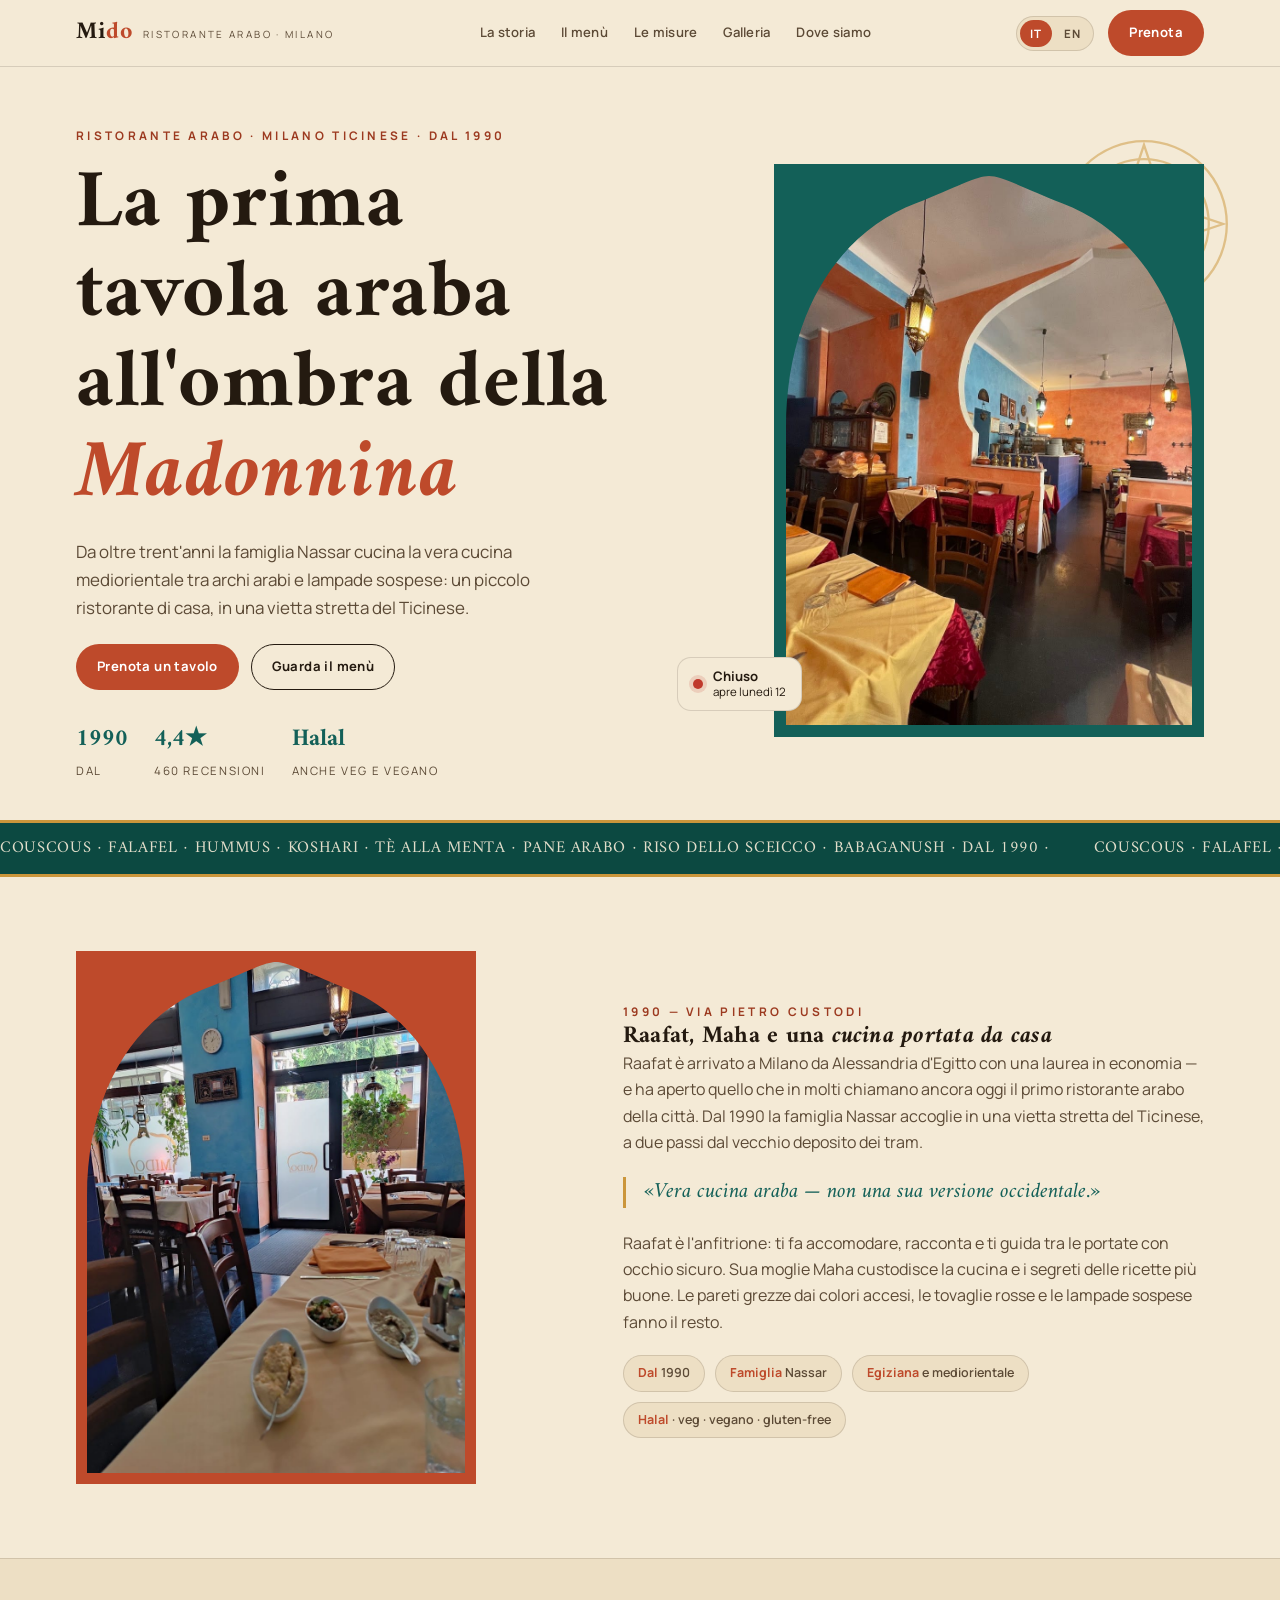
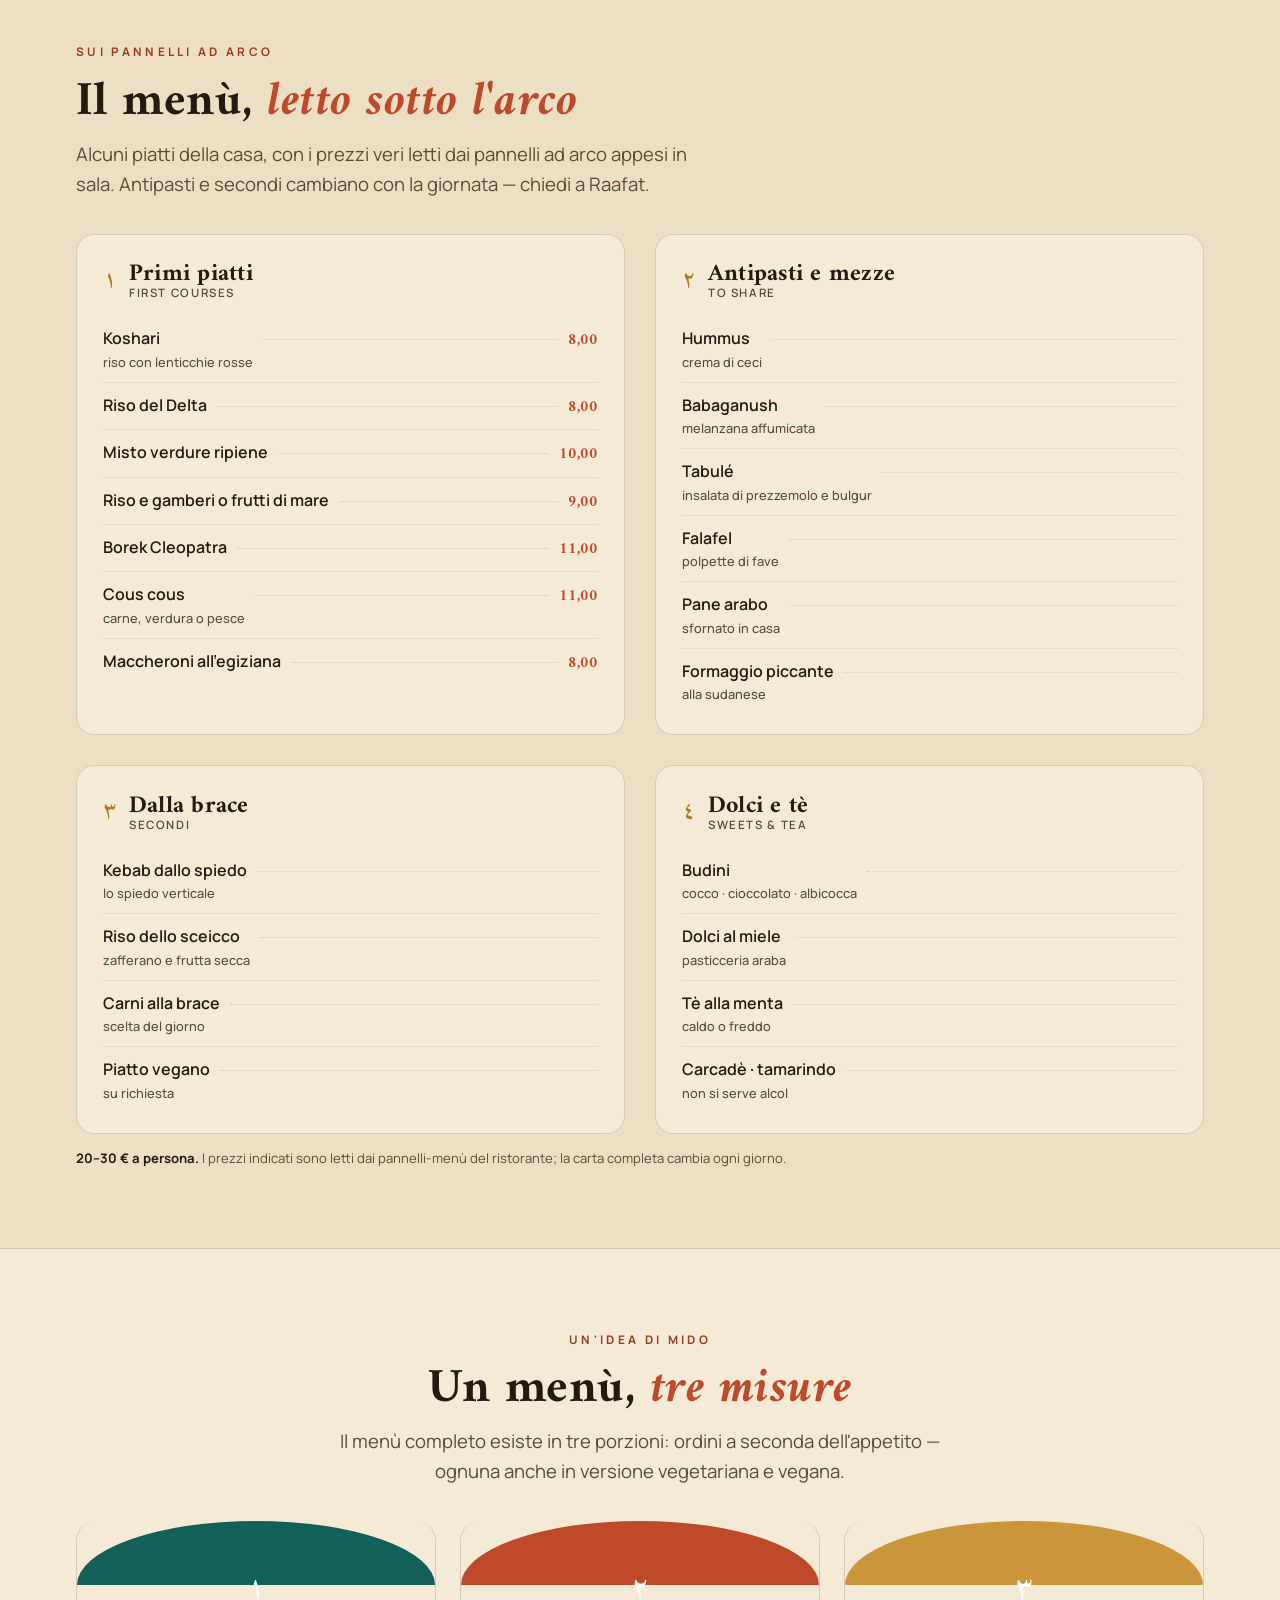
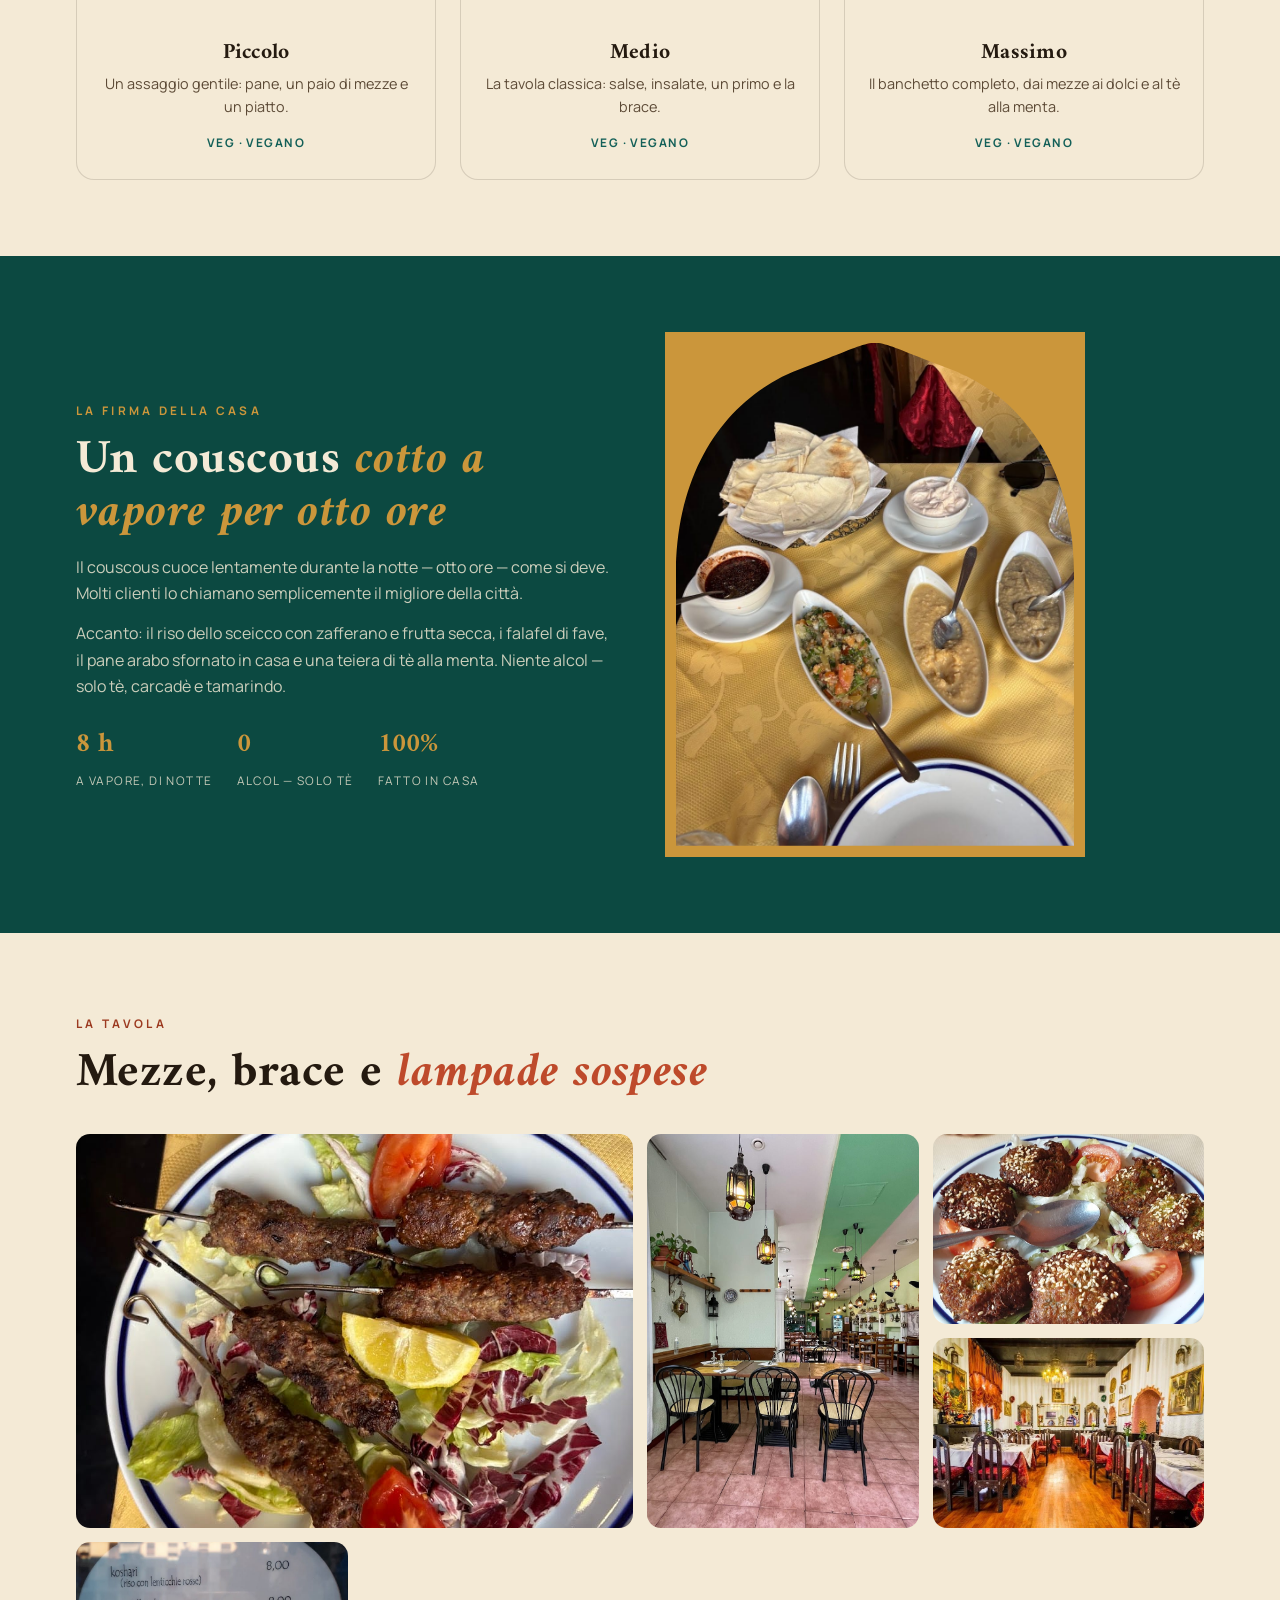
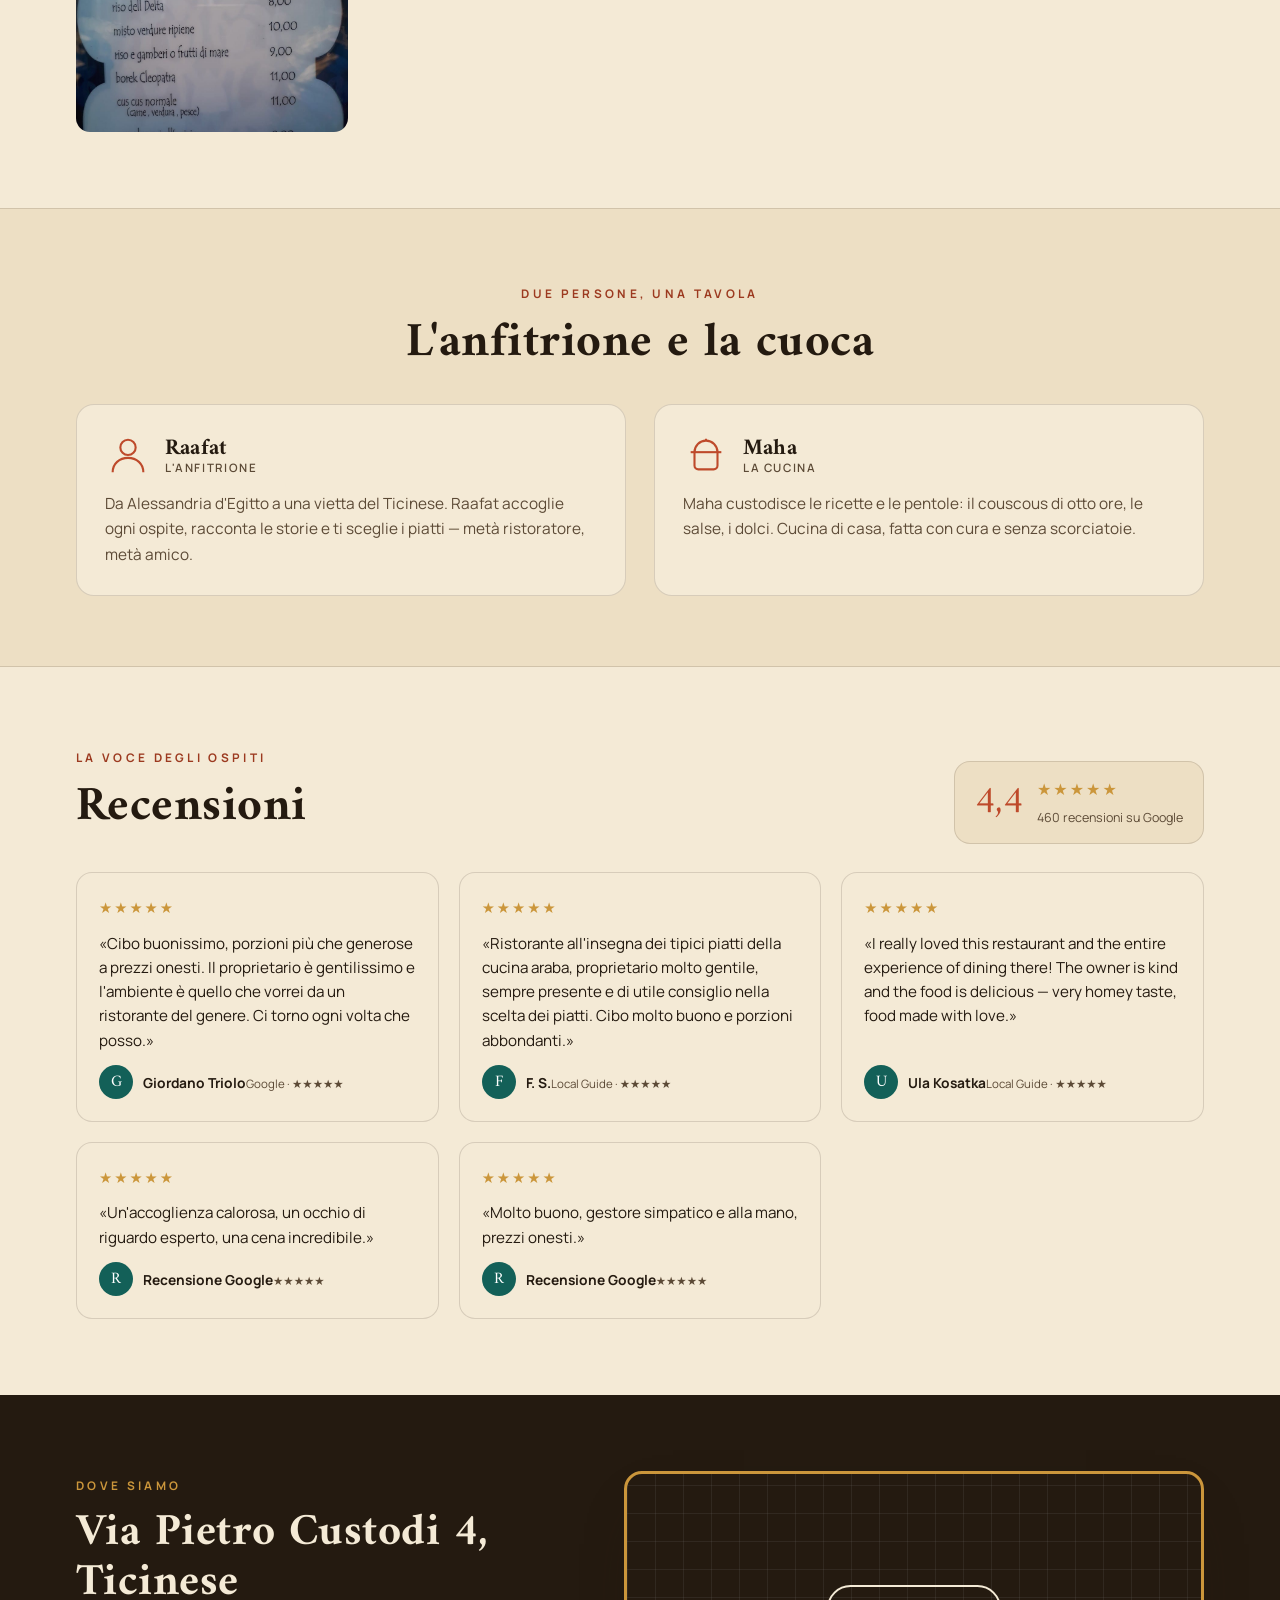
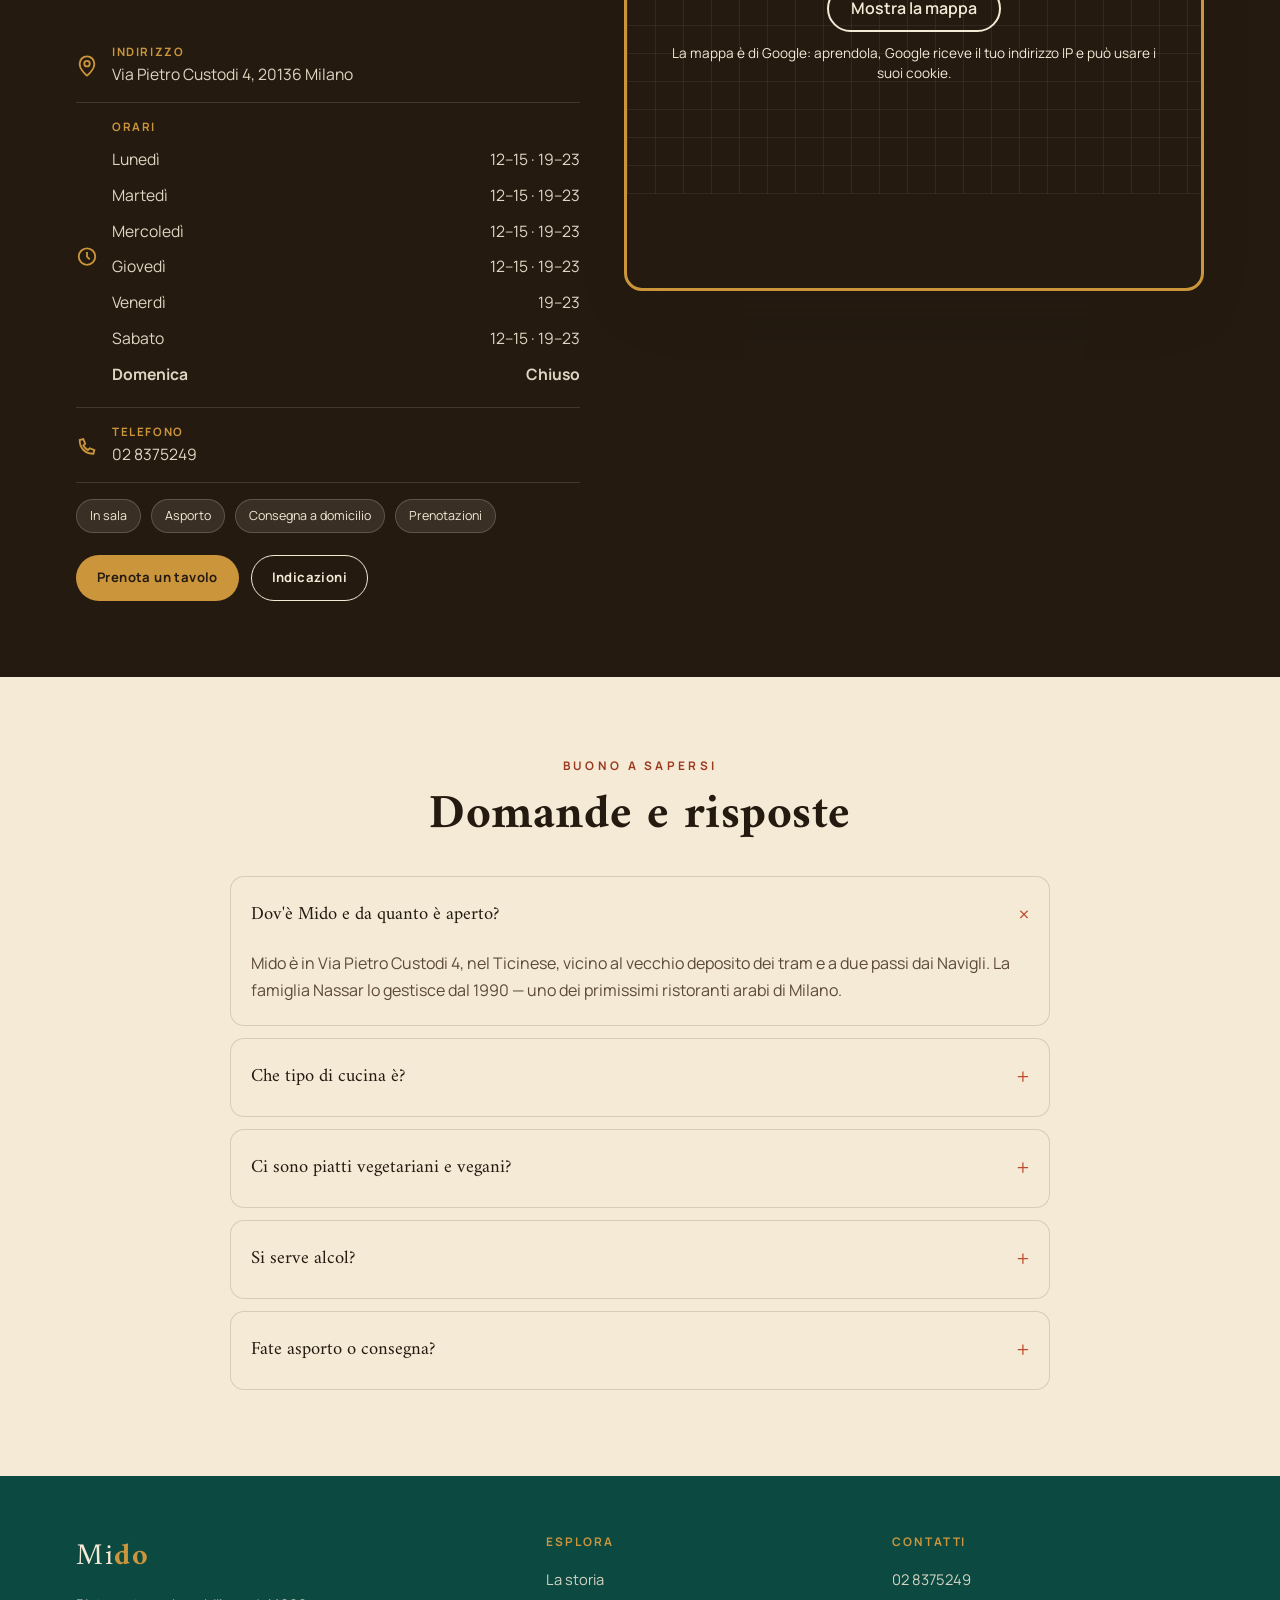
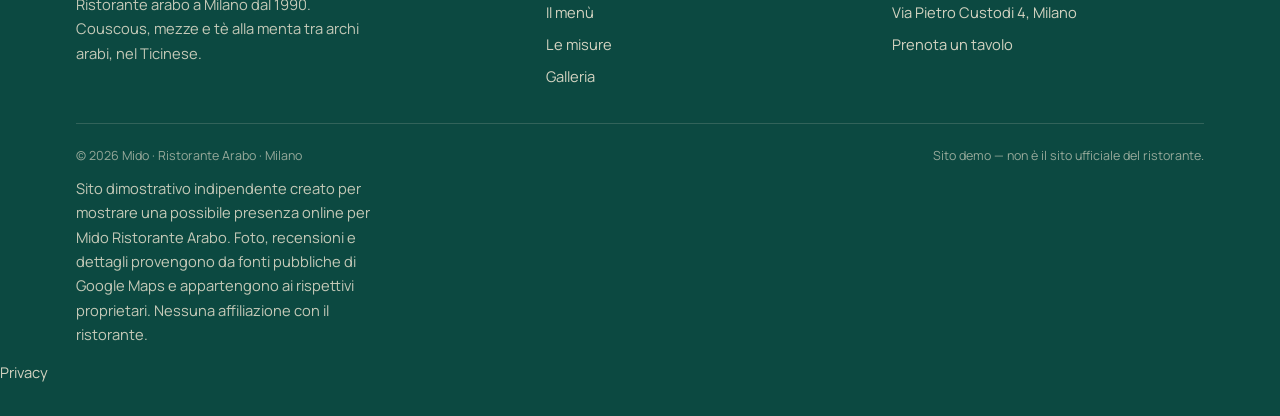
==== commit 3f18bbdd: "Privacy e pulizia: caratteri sul sito, mappa al clic, informativa, noindex - caratteri copiati nel s" ====
--- a/index.html
+++ b/index.html
@@ -3,11 +3,10 @@
 <head>
 <meta charset="UTF-8">
 <meta name="viewport" content="width=device-width, initial-scale=1.0">
+<meta name="robots" content="noindex">
 <title>Mido Ristorante Arabo · Milano Ticinese dal 1990</title>
 <meta name="description" content="Mido, ristorante arabo a Milano dal 1990. La famiglia Nassar cucina couscous, falafel, mezze e tè alla menta tra archi arabi e lampade sospese, in zona Ticinese. Halal, opzioni veg e vegane.">
-<link rel="preconnect" href="https://fonts.googleapis.com">
-<link rel="preconnect" href="https://fonts.gstatic.com" crossorigin>
-<link href="https://fonts.googleapis.com/css2?family=Amiri:ital,wght@0,400;0,700;1,400;1,700&family=Manrope:wght@300;400;500;600;700;800&display=swap" rel="stylesheet">
+<link rel="stylesheet" href="fonts/fonts.css?v=1">
 <link rel="stylesheet" href="css/styles.css">
 <link rel="icon" href="data:image/svg+xml,<svg xmlns='http://www.w3.org/2000/svg' viewBox='0 0 100 100'><rect width='100' height='100' fill='%23136058'/><text x='50' y='72' font-size='64' text-anchor='middle' fill='%23CB963B' font-family='Georgia,serif'>M</text></svg>">
 </head>
@@ -364,7 +363,7 @@
       </div>
     </div>
     <div class="mapbox">
-      <iframe title="Mappa — Mido Ristorante Arabo, Via Pietro Custodi 4 Milano" loading="lazy" referrerpolicy="no-referrer-when-downgrade" src="https://www.google.com/maps?q=Mido+Ristorante+Arabo,+Via+Pietro+Custodi+4,+Milano&output=embed"></iframe>
+      <div class="mappa-clic" data-mappa-clic style="--mappa-h: 320px"><template><iframe title="Mappa — Mido Ristorante Arabo, Via Pietro Custodi 4 Milano" loading="lazy" referrerpolicy="no-referrer-when-downgrade" src="https://www.google.com/maps?q=Mido+Ristorante+Arabo,+Via+Pietro+Custodi+4,+Milano&output=embed"></iframe></template><div class="mappa-clic__velo"><a class="mappa-clic__btn" href="https://www.google.com/maps/dir/?api=1&destination=Mido+Ristorante+Arabo+Via+Pietro+Custodi+4+Milano" target="_blank" rel="noopener">Mostra la mappa</a><p class="mappa-clic__nota">La mappa è di Google: aprendola, Google riceve il tuo indirizzo IP e può usare i suoi cookie.</p></div></div>
     </div>
   </div>
 </section>
@@ -431,29 +430,69 @@
     </div>
     <p class="disc" data-i18n="ft.disc">Sito dimostrativo indipendente creato per mostrare una possibile presenza online per Mido Ristorante Arabo. Foto, recensioni e dettagli provengono da fonti pubbliche di Google Maps e appartengono ai rispettivi proprietari. Nessuna affiliazione con il ristorante.</p>
   </div>
+  <p class="privacy-link"><a href="privacy.html">Privacy</a></p>
 </footer>
 
 <!-- ===== JSON-LD ===== -->
 <script type="application/ld+json">
 {
-  "@context":"https://schema.org",
-  "@type":"Restaurant",
-  "name":"Mido Ristorante Arabo",
-  "description":"Ristorante arabo e mediorientale a Milano dal 1990, gestito dalla famiglia Nassar. Couscous, falafel, mezze e tè alla menta in zona Ticinese. Halal, con opzioni vegetariane e vegane.",
-  "servesCuisine":["Araba","Mediorientale","Egiziana","Halal","Vegetariana","Vegana"],
-  "priceRange":"€€",
-  "url":"https://rotenzark.github.io/mido-ristorante-arabo/",
-  "telephone":"+39 02 8375249",
-  "foundingDate":"1990",
-  "address":{"@type":"PostalAddress","streetAddress":"Via Pietro Custodi 4","addressLocality":"Milano","postalCode":"20136","addressCountry":"IT"},
-  "geo":{"@type":"GeoCoordinates","latitude":45.4448857,"longitude":9.1795908},
-  "aggregateRating":{"@type":"AggregateRating","ratingValue":"4.4","reviewCount":"460"},
-  "openingHoursSpecification":[
-    {"@type":"OpeningHoursSpecification","dayOfWeek":["Monday","Tuesday","Wednesday","Thursday","Saturday"],"opens":"12:00","closes":"15:00"},
-    {"@type":"OpeningHoursSpecification","dayOfWeek":["Monday","Tuesday","Wednesday","Thursday","Friday","Saturday"],"opens":"19:00","closes":"23:00"}
+  "@context": "https://schema.org",
+  "@type": "Restaurant",
+  "name": "Mido Ristorante Arabo",
+  "description": "Ristorante arabo e mediorientale a Milano dal 1990, gestito dalla famiglia Nassar. Couscous, falafel, mezze e tè alla menta in zona Ticinese. Halal, con opzioni vegetariane e vegane.",
+  "servesCuisine": [
+    "Araba",
+    "Mediorientale",
+    "Egiziana",
+    "Halal",
+    "Vegetariana",
+    "Vegana"
   ],
-  "acceptsReservations":"True",
-  "hasMenu":"https://rotenzark.github.io/mido-ristorante-arabo/#menu"
+  "priceRange": "€€",
+  "url": "https://rotenzark.github.io/mido-ristorante-arabo/",
+  "telephone": "+39 02 8375249",
+  "foundingDate": "1990",
+  "address": {
+    "@type": "PostalAddress",
+    "streetAddress": "Via Pietro Custodi 4",
+    "addressLocality": "Milano",
+    "postalCode": "20136",
+    "addressCountry": "IT"
+  },
+  "geo": {
+    "@type": "GeoCoordinates",
+    "latitude": 45.4448857,
+    "longitude": 9.1795908
+  },
+  "openingHoursSpecification": [
+    {
+      "@type": "OpeningHoursSpecification",
+      "dayOfWeek": [
+        "Monday",
+        "Tuesday",
+        "Wednesday",
+        "Thursday",
+        "Saturday"
+      ],
+      "opens": "12:00",
+      "closes": "15:00"
+    },
+    {
+      "@type": "OpeningHoursSpecification",
+      "dayOfWeek": [
+        "Monday",
+        "Tuesday",
+        "Wednesday",
+        "Thursday",
+        "Friday",
+        "Saturday"
+      ],
+      "opens": "19:00",
+      "closes": "23:00"
+    }
+  ],
+  "acceptsReservations": "True",
+  "hasMenu": "https://rotenzark.github.io/mido-ristorante-arabo/#menu"
 }
 </script>
 <script type="application/ld+json">
@@ -471,5 +510,6 @@
 </script>
 
 <script src="js/main.js"></script>
+<script src="js/mappa-clic.js?v=1" defer></script>
 </body>
 </html>
--- a/fonts/fonts.css
+++ b/fonts/fonts.css
@@ -0,0 +1,433 @@
+/* Caratteri ospitati sul sito: nessuna richiesta a Google Fonts o Fontshare (giro privacy 1/10/2026). Licenze in LICENSE.txt. */
+/* arabic */
+@font-face {
+  font-family: 'Amiri';
+  font-style: italic;
+  font-weight: 400;
+  font-display: swap;
+  src: url(amiri-v30-J7afnpd8CGxBHpUrhLQY66NL.woff2) format('woff2');
+  unicode-range: U+0600-06FF, U+0750-077F, U+0870-088E, U+0890-0891, U+0897-08E1, U+08E3-08FF, U+200C-200E, U+2010-2011, U+204F, U+2E41, U+FB50-FDFF, U+FE70-FE74, U+FE76-FEFC, U+102E0-102FB, U+10E60-10E7E, U+10EC2-10EC4, U+10EFC-10EFF, U+1EE00-1EE03, U+1EE05-1EE1F, U+1EE21-1EE22, U+1EE24, U+1EE27, U+1EE29-1EE32, U+1EE34-1EE37, U+1EE39, U+1EE3B, U+1EE42, U+1EE47, U+1EE49, U+1EE4B, U+1EE4D-1EE4F, U+1EE51-1EE52, U+1EE54, U+1EE57, U+1EE59, U+1EE5B, U+1EE5D, U+1EE5F, U+1EE61-1EE62, U+1EE64, U+1EE67-1EE6A, U+1EE6C-1EE72, U+1EE74-1EE77, U+1EE79-1EE7C, U+1EE7E, U+1EE80-1EE89, U+1EE8B-1EE9B, U+1EEA1-1EEA3, U+1EEA5-1EEA9, U+1EEAB-1EEBB, U+1EEF0-1EEF1;
+}
+/* latin-ext */
+@font-face {
+  font-family: 'Amiri';
+  font-style: italic;
+  font-weight: 400;
+  font-display: swap;
+  src: url(amiri-v30-J7afnpd8CGxBHpUrhL8Y66NL.woff2) format('woff2');
+  unicode-range: U+0100-02BA, U+02BD-02C5, U+02C7-02CC, U+02CE-02D7, U+02DD-02FF, U+0304, U+0308, U+0329, U+1D00-1DBF, U+1E00-1E9F, U+1EF2-1EFF, U+2020, U+20A0-20AB, U+20AD-20C0, U+2113, U+2C60-2C7F, U+A720-A7FF;
+}
+/* latin */
+@font-face {
+  font-family: 'Amiri';
+  font-style: italic;
+  font-weight: 400;
+  font-display: swap;
+  src: url(amiri-v30-J7afnpd8CGxBHpUrhLEY6w.woff2) format('woff2');
+  unicode-range: U+0000-00FF, U+0131, U+0152-0153, U+02BB-02BC, U+02C6, U+02DA, U+02DC, U+0304, U+0308, U+0329, U+2000-206F, U+20AC, U+2122, U+2191, U+2193, U+2212, U+2215, U+FEFF, U+FFFD;
+}
+/* arabic */
+@font-face {
+  font-family: 'Amiri';
+  font-style: italic;
+  font-weight: 700;
+  font-display: swap;
+  src: url(amiri-v30-J7aanpd8CGxBHpUrjAo9_plqHwAa.woff2) format('woff2');
+  unicode-range: U+0600-06FF, U+0750-077F, U+0870-088E, U+0890-0891, U+0897-08E1, U+08E3-08FF, U+200C-200E, U+2010-2011, U+204F, U+2E41, U+FB50-FDFF, U+FE70-FE74, U+FE76-FEFC, U+102E0-102FB, U+10E60-10E7E, U+10EC2-10EC4, U+10EFC-10EFF, U+1EE00-1EE03, U+1EE05-1EE1F, U+1EE21-1EE22, U+1EE24, U+1EE27, U+1EE29-1EE32, U+1EE34-1EE37, U+1EE39, U+1EE3B, U+1EE42, U+1EE47, U+1EE49, U+1EE4B, U+1EE4D-1EE4F, U+1EE51-1EE52, U+1EE54, U+1EE57, U+1EE59, U+1EE5B, U+1EE5D, U+1EE5F, U+1EE61-1EE62, U+1EE64, U+1EE67-1EE6A, U+1EE6C-1EE72, U+1EE74-1EE77, U+1EE79-1EE7C, U+1EE7E, U+1EE80-1EE89, U+1EE8B-1EE9B, U+1EEA1-1EEA3, U+1EEA5-1EEA9, U+1EEAB-1EEBB, U+1EEF0-1EEF1;
+}
+/* latin-ext */
+@font-face {
+  font-family: 'Amiri';
+  font-style: italic;
+  font-weight: 700;
+  font-display: swap;
+  src: url(amiri-v30-J7aanpd8CGxBHpUrjAo9_pJqHwAa.woff2) format('woff2');
+  unicode-range: U+0100-02BA, U+02BD-02C5, U+02C7-02CC, U+02CE-02D7, U+02DD-02FF, U+0304, U+0308, U+0329, U+1D00-1DBF, U+1E00-1E9F, U+1EF2-1EFF, U+2020, U+20A0-20AB, U+20AD-20C0, U+2113, U+2C60-2C7F, U+A720-A7FF;
+}
+/* latin */
+@font-face {
+  font-family: 'Amiri';
+  font-style: italic;
+  font-weight: 700;
+  font-display: swap;
+  src: url(amiri-v30-J7aanpd8CGxBHpUrjAo9_pxqHw.woff2) format('woff2');
+  unicode-range: U+0000-00FF, U+0131, U+0152-0153, U+02BB-02BC, U+02C6, U+02DA, U+02DC, U+0304, U+0308, U+0329, U+2000-206F, U+20AC, U+2122, U+2191, U+2193, U+2212, U+2215, U+FEFF, U+FFFD;
+}
+/* arabic */
+@font-face {
+  font-family: 'Amiri';
+  font-style: normal;
+  font-weight: 400;
+  font-display: swap;
+  src: url(amiri-v30-J7aRnpd8CGxBHpUrtLMA7w.woff2) format('woff2');
+  unicode-range: U+0600-06FF, U+0750-077F, U+0870-088E, U+0890-0891, U+0897-08E1, U+08E3-08FF, U+200C-200E, U+2010-2011, U+204F, U+2E41, U+FB50-FDFF, U+FE70-FE74, U+FE76-FEFC, U+102E0-102FB, U+10E60-10E7E, U+10EC2-10EC4, U+10EFC-10EFF, U+1EE00-1EE03, U+1EE05-1EE1F, U+1EE21-1EE22, U+1EE24, U+1EE27, U+1EE29-1EE32, U+1EE34-1EE37, U+1EE39, U+1EE3B, U+1EE42, U+1EE47, U+1EE49, U+1EE4B, U+1EE4D-1EE4F, U+1EE51-1EE52, U+1EE54, U+1EE57, U+1EE59, U+1EE5B, U+1EE5D, U+1EE5F, U+1EE61-1EE62, U+1EE64, U+1EE67-1EE6A, U+1EE6C-1EE72, U+1EE74-1EE77, U+1EE79-1EE7C, U+1EE7E, U+1EE80-1EE89, U+1EE8B-1EE9B, U+1EEA1-1EEA3, U+1EEA5-1EEA9, U+1EEAB-1EEBB, U+1EEF0-1EEF1;
+}
+/* latin-ext */
+@font-face {
+  font-family: 'Amiri';
+  font-style: normal;
+  font-weight: 400;
+  font-display: swap;
+  src: url(amiri-v30-J7aRnpd8CGxBHpUgtLMA7w.woff2) format('woff2');
+  unicode-range: U+0100-02BA, U+02BD-02C5, U+02C7-02CC, U+02CE-02D7, U+02DD-02FF, U+0304, U+0308, U+0329, U+1D00-1DBF, U+1E00-1E9F, U+1EF2-1EFF, U+2020, U+20A0-20AB, U+20AD-20C0, U+2113, U+2C60-2C7F, U+A720-A7FF;
+}
+/* latin */
+@font-face {
+  font-family: 'Amiri';
+  font-style: normal;
+  font-weight: 400;
+  font-display: swap;
+  src: url(amiri-v30-J7aRnpd8CGxBHpUutLM.woff2) format('woff2');
+  unicode-range: U+0000-00FF, U+0131, U+0152-0153, U+02BB-02BC, U+02C6, U+02DA, U+02DC, U+0304, U+0308, U+0329, U+2000-206F, U+20AC, U+2122, U+2191, U+2193, U+2212, U+2215, U+FEFF, U+FFFD;
+}
+/* arabic */
+@font-face {
+  font-family: 'Amiri';
+  font-style: normal;
+  font-weight: 700;
+  font-display: swap;
+  src: url(amiri-v30-J7acnpd8CGxBHp2VkaY6zp5yGw.woff2) format('woff2');
+  unicode-range: U+0600-06FF, U+0750-077F, U+0870-088E, U+0890-0891, U+0897-08E1, U+08E3-08FF, U+200C-200E, U+2010-2011, U+204F, U+2E41, U+FB50-FDFF, U+FE70-FE74, U+FE76-FEFC, U+102E0-102FB, U+10E60-10E7E, U+10EC2-10EC4, U+10EFC-10EFF, U+1EE00-1EE03, U+1EE05-1EE1F, U+1EE21-1EE22, U+1EE24, U+1EE27, U+1EE29-1EE32, U+1EE34-1EE37, U+1EE39, U+1EE3B, U+1EE42, U+1EE47, U+1EE49, U+1EE4B, U+1EE4D-1EE4F, U+1EE51-1EE52, U+1EE54, U+1EE57, U+1EE59, U+1EE5B, U+1EE5D, U+1EE5F, U+1EE61-1EE62, U+1EE64, U+1EE67-1EE6A, U+1EE6C-1EE72, U+1EE74-1EE77, U+1EE79-1EE7C, U+1EE7E, U+1EE80-1EE89, U+1EE8B-1EE9B, U+1EEA1-1EEA3, U+1EEA5-1EEA9, U+1EEAB-1EEBB, U+1EEF0-1EEF1;
+}
+/* latin-ext */
+@font-face {
+  font-family: 'Amiri';
+  font-style: normal;
+  font-weight: 700;
+  font-display: swap;
+  src: url(amiri-v30-J7acnpd8CGxBHp2VkaYxzp5yGw.woff2) format('woff2');
+  unicode-range: U+0100-02BA, U+02BD-02C5, U+02C7-02CC, U+02CE-02D7, U+02DD-02FF, U+0304, U+0308, U+0329, U+1D00-1DBF, U+1E00-1E9F, U+1EF2-1EFF, U+2020, U+20A0-20AB, U+20AD-20C0, U+2113, U+2C60-2C7F, U+A720-A7FF;
+}
+/* latin */
+@font-face {
+  font-family: 'Amiri';
+  font-style: normal;
+  font-weight: 700;
+  font-display: swap;
+  src: url(amiri-v30-J7acnpd8CGxBHp2VkaY_zp4.woff2) format('woff2');
+  unicode-range: U+0000-00FF, U+0131, U+0152-0153, U+02BB-02BC, U+02C6, U+02DA, U+02DC, U+0304, U+0308, U+0329, U+2000-206F, U+20AC, U+2122, U+2191, U+2193, U+2212, U+2215, U+FEFF, U+FFFD;
+}
+/* cyrillic-ext */
+@font-face {
+  font-family: 'Manrope';
+  font-style: normal;
+  font-weight: 300;
+  font-display: swap;
+  src: url(manrope-v20-xn7gYHE41ni1AdIRggqxSuXd.woff2) format('woff2');
+  unicode-range: U+0460-052F, U+1C80-1C8A, U+20B4, U+2DE0-2DFF, U+A640-A69F, U+FE2E-FE2F;
+}
+/* cyrillic */
+@font-face {
+  font-family: 'Manrope';
+  font-style: normal;
+  font-weight: 300;
+  font-display: swap;
+  src: url(manrope-v20-xn7gYHE41ni1AdIRggOxSuXd.woff2) format('woff2');
+  unicode-range: U+0301, U+0400-045F, U+0490-0491, U+04B0-04B1, U+2116;
+}
+/* greek */
+@font-face {
+  font-family: 'Manrope';
+  font-style: normal;
+  font-weight: 300;
+  font-display: swap;
+  src: url(manrope-v20-xn7gYHE41ni1AdIRggSxSuXd.woff2) format('woff2');
+  unicode-range: U+0370-0377, U+037A-037F, U+0384-038A, U+038C, U+038E-03A1, U+03A3-03FF;
+}
+/* vietnamese */
+@font-face {
+  font-family: 'Manrope';
+  font-style: normal;
+  font-weight: 300;
+  font-display: swap;
+  src: url(manrope-v20-xn7gYHE41ni1AdIRggixSuXd.woff2) format('woff2');
+  unicode-range: U+0102-0103, U+0110-0111, U+0128-0129, U+0168-0169, U+01A0-01A1, U+01AF-01B0, U+0300-0301, U+0303-0304, U+0308-0309, U+0323, U+0329, U+1EA0-1EF9, U+20AB;
+}
+/* latin-ext */
+@font-face {
+  font-family: 'Manrope';
+  font-style: normal;
+  font-weight: 300;
+  font-display: swap;
+  src: url(manrope-v20-xn7gYHE41ni1AdIRggmxSuXd.woff2) format('woff2');
+  unicode-range: U+0100-02BA, U+02BD-02C5, U+02C7-02CC, U+02CE-02D7, U+02DD-02FF, U+0304, U+0308, U+0329, U+1D00-1DBF, U+1E00-1E9F, U+1EF2-1EFF, U+2020, U+20A0-20AB, U+20AD-20C0, U+2113, U+2C60-2C7F, U+A720-A7FF;
+}
+/* latin */
+@font-face {
+  font-family: 'Manrope';
+  font-style: normal;
+  font-weight: 300;
+  font-display: swap;
+  src: url(manrope-v20-xn7gYHE41ni1AdIRggexSg.woff2) format('woff2');
+  unicode-range: U+0000-00FF, U+0131, U+0152-0153, U+02BB-02BC, U+02C6, U+02DA, U+02DC, U+0304, U+0308, U+0329, U+2000-206F, U+20AC, U+2122, U+2191, U+2193, U+2212, U+2215, U+FEFF, U+FFFD;
+}
+/* cyrillic-ext */
+@font-face {
+  font-family: 'Manrope';
+  font-style: normal;
+  font-weight: 400;
+  font-display: swap;
+  src: url(manrope-v20-xn7gYHE41ni1AdIRggqxSuXd.woff2) format('woff2');
+  unicode-range: U+0460-052F, U+1C80-1C8A, U+20B4, U+2DE0-2DFF, U+A640-A69F, U+FE2E-FE2F;
+}
+/* cyrillic */
+@font-face {
+  font-family: 'Manrope';
+  font-style: normal;
+  font-weight: 400;
+  font-display: swap;
+  src: url(manrope-v20-xn7gYHE41ni1AdIRggOxSuXd.woff2) format('woff2');
+  unicode-range: U+0301, U+0400-045F, U+0490-0491, U+04B0-04B1, U+2116;
+}
+/* greek */
+@font-face {
+  font-family: 'Manrope';
+  font-style: normal;
+  font-weight: 400;
+  font-display: swap;
+  src: url(manrope-v20-xn7gYHE41ni1AdIRggSxSuXd.woff2) format('woff2');
+  unicode-range: U+0370-0377, U+037A-037F, U+0384-038A, U+038C, U+038E-03A1, U+03A3-03FF;
+}
+/* vietnamese */
+@font-face {
+  font-family: 'Manrope';
+  font-style: normal;
+  font-weight: 400;
+  font-display: swap;
+  src: url(manrope-v20-xn7gYHE41ni1AdIRggixSuXd.woff2) format('woff2');
+  unicode-range: U+0102-0103, U+0110-0111, U+0128-0129, U+0168-0169, U+01A0-01A1, U+01AF-01B0, U+0300-0301, U+0303-0304, U+0308-0309, U+0323, U+0329, U+1EA0-1EF9, U+20AB;
+}
+/* latin-ext */
+@font-face {
+  font-family: 'Manrope';
+  font-style: normal;
+  font-weight: 400;
+  font-display: swap;
+  src: url(manrope-v20-xn7gYHE41ni1AdIRggmxSuXd.woff2) format('woff2');
+  unicode-range: U+0100-02BA, U+02BD-02C5, U+02C7-02CC, U+02CE-02D7, U+02DD-02FF, U+0304, U+0308, U+0329, U+1D00-1DBF, U+1E00-1E9F, U+1EF2-1EFF, U+2020, U+20A0-20AB, U+20AD-20C0, U+2113, U+2C60-2C7F, U+A720-A7FF;
+}
+/* latin */
+@font-face {
+  font-family: 'Manrope';
+  font-style: normal;
+  font-weight: 400;
+  font-display: swap;
+  src: url(manrope-v20-xn7gYHE41ni1AdIRggexSg.woff2) format('woff2');
+  unicode-range: U+0000-00FF, U+0131, U+0152-0153, U+02BB-02BC, U+02C6, U+02DA, U+02DC, U+0304, U+0308, U+0329, U+2000-206F, U+20AC, U+2122, U+2191, U+2193, U+2212, U+2215, U+FEFF, U+FFFD;
+}
+/* cyrillic-ext */
+@font-face {
+  font-family: 'Manrope';
+  font-style: normal;
+  font-weight: 500;
+  font-display: swap;
+  src: url(manrope-v20-xn7gYHE41ni1AdIRggqxSuXd.woff2) format('woff2');
+  unicode-range: U+0460-052F, U+1C80-1C8A, U+20B4, U+2DE0-2DFF, U+A640-A69F, U+FE2E-FE2F;
+}
+/* cyrillic */
+@font-face {
+  font-family: 'Manrope';
+  font-style: normal;
+  font-weight: 500;
+  font-display: swap;
+  src: url(manrope-v20-xn7gYHE41ni1AdIRggOxSuXd.woff2) format('woff2');
+  unicode-range: U+0301, U+0400-045F, U+0490-0491, U+04B0-04B1, U+2116;
+}
+/* greek */
+@font-face {
+  font-family: 'Manrope';
+  font-style: normal;
+  font-weight: 500;
+  font-display: swap;
+  src: url(manrope-v20-xn7gYHE41ni1AdIRggSxSuXd.woff2) format('woff2');
+  unicode-range: U+0370-0377, U+037A-037F, U+0384-038A, U+038C, U+038E-03A1, U+03A3-03FF;
+}
+/* vietnamese */
+@font-face {
+  font-family: 'Manrope';
+  font-style: normal;
+  font-weight: 500;
+  font-display: swap;
+  src: url(manrope-v20-xn7gYHE41ni1AdIRggixSuXd.woff2) format('woff2');
+  unicode-range: U+0102-0103, U+0110-0111, U+0128-0129, U+0168-0169, U+01A0-01A1, U+01AF-01B0, U+0300-0301, U+0303-0304, U+0308-0309, U+0323, U+0329, U+1EA0-1EF9, U+20AB;
+}
+/* latin-ext */
+@font-face {
+  font-family: 'Manrope';
+  font-style: normal;
+  font-weight: 500;
+  font-display: swap;
+  src: url(manrope-v20-xn7gYHE41ni1AdIRggmxSuXd.woff2) format('woff2');
+  unicode-range: U+0100-02BA, U+02BD-02C5, U+02C7-02CC, U+02CE-02D7, U+02DD-02FF, U+0304, U+0308, U+0329, U+1D00-1DBF, U+1E00-1E9F, U+1EF2-1EFF, U+2020, U+20A0-20AB, U+20AD-20C0, U+2113, U+2C60-2C7F, U+A720-A7FF;
+}
+/* latin */
+@font-face {
+  font-family: 'Manrope';
+  font-style: normal;
+  font-weight: 500;
+  font-display: swap;
+  src: url(manrope-v20-xn7gYHE41ni1AdIRggexSg.woff2) format('woff2');
+  unicode-range: U+0000-00FF, U+0131, U+0152-0153, U+02BB-02BC, U+02C6, U+02DA, U+02DC, U+0304, U+0308, U+0329, U+2000-206F, U+20AC, U+2122, U+2191, U+2193, U+2212, U+2215, U+FEFF, U+FFFD;
+}
+/* cyrillic-ext */
+@font-face {
+  font-family: 'Manrope';
+  font-style: normal;
+  font-weight: 600;
+  font-display: swap;
+  src: url(manrope-v20-xn7gYHE41ni1AdIRggqxSuXd.woff2) format('woff2');
+  unicode-range: U+0460-052F, U+1C80-1C8A, U+20B4, U+2DE0-2DFF, U+A640-A69F, U+FE2E-FE2F;
+}
+/* cyrillic */
+@font-face {
+  font-family: 'Manrope';
+  font-style: normal;
+  font-weight: 600;
+  font-display: swap;
+  src: url(manrope-v20-xn7gYHE41ni1AdIRggOxSuXd.woff2) format('woff2');
+  unicode-range: U+0301, U+0400-045F, U+0490-0491, U+04B0-04B1, U+2116;
+}
+/* greek */
+@font-face {
+  font-family: 'Manrope';
+  font-style: normal;
+  font-weight: 600;
+  font-display: swap;
+  src: url(manrope-v20-xn7gYHE41ni1AdIRggSxSuXd.woff2) format('woff2');
+  unicode-range: U+0370-0377, U+037A-037F, U+0384-038A, U+038C, U+038E-03A1, U+03A3-03FF;
+}
+/* vietnamese */
+@font-face {
+  font-family: 'Manrope';
+  font-style: normal;
+  font-weight: 600;
+  font-display: swap;
+  src: url(manrope-v20-xn7gYHE41ni1AdIRggixSuXd.woff2) format('woff2');
+  unicode-range: U+0102-0103, U+0110-0111, U+0128-0129, U+0168-0169, U+01A0-01A1, U+01AF-01B0, U+0300-0301, U+0303-0304, U+0308-0309, U+0323, U+0329, U+1EA0-1EF9, U+20AB;
+}
+/* latin-ext */
+@font-face {
+  font-family: 'Manrope';
+  font-style: normal;
+  font-weight: 600;
+  font-display: swap;
+  src: url(manrope-v20-xn7gYHE41ni1AdIRggmxSuXd.woff2) format('woff2');
+  unicode-range: U+0100-02BA, U+02BD-02C5, U+02C7-02CC, U+02CE-02D7, U+02DD-02FF, U+0304, U+0308, U+0329, U+1D00-1DBF, U+1E00-1E9F, U+1EF2-1EFF, U+2020, U+20A0-20AB, U+20AD-20C0, U+2113, U+2C60-2C7F, U+A720-A7FF;
+}
+/* latin */
+@font-face {
+  font-family: 'Manrope';
+  font-style: normal;
+  font-weight: 600;
+  font-display: swap;
+  src: url(manrope-v20-xn7gYHE41ni1AdIRggexSg.woff2) format('woff2');
+  unicode-range: U+0000-00FF, U+0131, U+0152-0153, U+02BB-02BC, U+02C6, U+02DA, U+02DC, U+0304, U+0308, U+0329, U+2000-206F, U+20AC, U+2122, U+2191, U+2193, U+2212, U+2215, U+FEFF, U+FFFD;
+}
+/* cyrillic-ext */
+@font-face {
+  font-family: 'Manrope';
+  font-style: normal;
+  font-weight: 700;
+  font-display: swap;
+  src: url(manrope-v20-xn7gYHE41ni1AdIRggqxSuXd.woff2) format('woff2');
+  unicode-range: U+0460-052F, U+1C80-1C8A, U+20B4, U+2DE0-2DFF, U+A640-A69F, U+FE2E-FE2F;
+}
+/* cyrillic */
+@font-face {
+  font-family: 'Manrope';
+  font-style: normal;
+  font-weight: 700;
+  font-display: swap;
+  src: url(manrope-v20-xn7gYHE41ni1AdIRggOxSuXd.woff2) format('woff2');
+  unicode-range: U+0301, U+0400-045F, U+0490-0491, U+04B0-04B1, U+2116;
+}
+/* greek */
+@font-face {
+  font-family: 'Manrope';
+  font-style: normal;
+  font-weight: 700;
+  font-display: swap;
+  src: url(manrope-v20-xn7gYHE41ni1AdIRggSxSuXd.woff2) format('woff2');
+  unicode-range: U+0370-0377, U+037A-037F, U+0384-038A, U+038C, U+038E-03A1, U+03A3-03FF;
+}
+/* vietnamese */
+@font-face {
+  font-family: 'Manrope';
+  font-style: normal;
+  font-weight: 700;
+  font-display: swap;
+  src: url(manrope-v20-xn7gYHE41ni1AdIRggixSuXd.woff2) format('woff2');
+  unicode-range: U+0102-0103, U+0110-0111, U+0128-0129, U+0168-0169, U+01A0-01A1, U+01AF-01B0, U+0300-0301, U+0303-0304, U+0308-0309, U+0323, U+0329, U+1EA0-1EF9, U+20AB;
+}
+/* latin-ext */
+@font-face {
+  font-family: 'Manrope';
+  font-style: normal;
+  font-weight: 700;
+  font-display: swap;
+  src: url(manrope-v20-xn7gYHE41ni1AdIRggmxSuXd.woff2) format('woff2');
+  unicode-range: U+0100-02BA, U+02BD-02C5, U+02C7-02CC, U+02CE-02D7, U+02DD-02FF, U+0304, U+0308, U+0329, U+1D00-1DBF, U+1E00-1E9F, U+1EF2-1EFF, U+2020, U+20A0-20AB, U+20AD-20C0, U+2113, U+2C60-2C7F, U+A720-A7FF;
+}
+/* latin */
+@font-face {
+  font-family: 'Manrope';
+  font-style: normal;
+  font-weight: 700;
+  font-display: swap;
+  src: url(manrope-v20-xn7gYHE41ni1AdIRggexSg.woff2) format('woff2');
+  unicode-range: U+0000-00FF, U+0131, U+0152-0153, U+02BB-02BC, U+02C6, U+02DA, U+02DC, U+0304, U+0308, U+0329, U+2000-206F, U+20AC, U+2122, U+2191, U+2193, U+2212, U+2215, U+FEFF, U+FFFD;
+}
+/* cyrillic-ext */
+@font-face {
+  font-family: 'Manrope';
+  font-style: normal;
+  font-weight: 800;
+  font-display: swap;
+  src: url(manrope-v20-xn7gYHE41ni1AdIRggqxSuXd.woff2) format('woff2');
+  unicode-range: U+0460-052F, U+1C80-1C8A, U+20B4, U+2DE0-2DFF, U+A640-A69F, U+FE2E-FE2F;
+}
+/* cyrillic */
+@font-face {
+  font-family: 'Manrope';
+  font-style: normal;
+  font-weight: 800;
+  font-display: swap;
+  src: url(manrope-v20-xn7gYHE41ni1AdIRggOxSuXd.woff2) format('woff2');
+  unicode-range: U+0301, U+0400-045F, U+0490-0491, U+04B0-04B1, U+2116;
+}
+/* greek */
+@font-face {
+  font-family: 'Manrope';
+  font-style: normal;
+  font-weight: 800;
+  font-display: swap;
+  src: url(manrope-v20-xn7gYHE41ni1AdIRggSxSuXd.woff2) format('woff2');
+  unicode-range: U+0370-0377, U+037A-037F, U+0384-038A, U+038C, U+038E-03A1, U+03A3-03FF;
+}
+/* vietnamese */
+@font-face {
+  font-family: 'Manrope';
+  font-style: normal;
+  font-weight: 800;
+  font-display: swap;
+  src: url(manrope-v20-xn7gYHE41ni1AdIRggixSuXd.woff2) format('woff2');
+  unicode-range: U+0102-0103, U+0110-0111, U+0128-0129, U+0168-0169, U+01A0-01A1, U+01AF-01B0, U+0300-0301, U+0303-0304, U+0308-0309, U+0323, U+0329, U+1EA0-1EF9, U+20AB;
+}
+/* latin-ext */
+@font-face {
+  font-family: 'Manrope';
+  font-style: normal;
+  font-weight: 800;
+  font-display: swap;
+  src: url(manrope-v20-xn7gYHE41ni1AdIRggmxSuXd.woff2) format('woff2');
+  unicode-range: U+0100-02BA, U+02BD-02C5, U+02C7-02CC, U+02CE-02D7, U+02DD-02FF, U+0304, U+0308, U+0329, U+1D00-1DBF, U+1E00-1E9F, U+1EF2-1EFF, U+2020, U+20A0-20AB, U+20AD-20C0, U+2113, U+2C60-2C7F, U+A720-A7FF;
+}
+/* latin */
+@font-face {
+  font-family: 'Manrope';
+  font-style: normal;
+  font-weight: 800;
+  font-display: swap;
+  src: url(manrope-v20-xn7gYHE41ni1AdIRggexSg.woff2) format('woff2');
+  unicode-range: U+0000-00FF, U+0131, U+0152-0153, U+02BB-02BC, U+02C6, U+02DA, U+02DC, U+0304, U+0308, U+0329, U+2000-206F, U+20AC, U+2122, U+2191, U+2193, U+2212, U+2215, U+FEFF, U+FFFD;
+}
--- a/css/styles.css
+++ b/css/styles.css
@@ -318,3 +318,12 @@
   *{animation:none!important;transition:none!important}
   .reveal{opacity:1;transform:none}
 }
+
+/*MAPPACLIC*/
+/* la mappa Google si carica solo al clic (giro privacy 1/10/2026) */
+.mappa-clic { display: flex; align-items: center; justify-content: center; width: 100%; height: 100%; min-height: var(--mappa-h, 320px); box-sizing: border-box; padding: 24px; text-align: center; background: repeating-linear-gradient(0deg, rgba(127, 127, 127, 0.14) 0 1px, transparent 1px 28px), repeating-linear-gradient(90deg, rgba(127, 127, 127, 0.14) 0 1px, transparent 1px 28px); }
+.mappa-clic__velo { display: flex; flex-direction: column; align-items: center; gap: 12px; max-width: 32em; }
+.mappa-clic__btn { display: inline-block; padding: 0.75em 1.4em; border: 2px solid currentColor; border-radius: 999px; color: inherit; font: inherit; font-weight: 600; line-height: 1.2; text-decoration: none; background: transparent; cursor: pointer; }
+.mappa-clic__btn:hover, .mappa-clic__btn:focus-visible { text-decoration: underline; }
+.mappa-clic__nota { margin: 0; font-size: 0.85em; line-height: 1.45; }
+/*/MAPPACLIC*/
